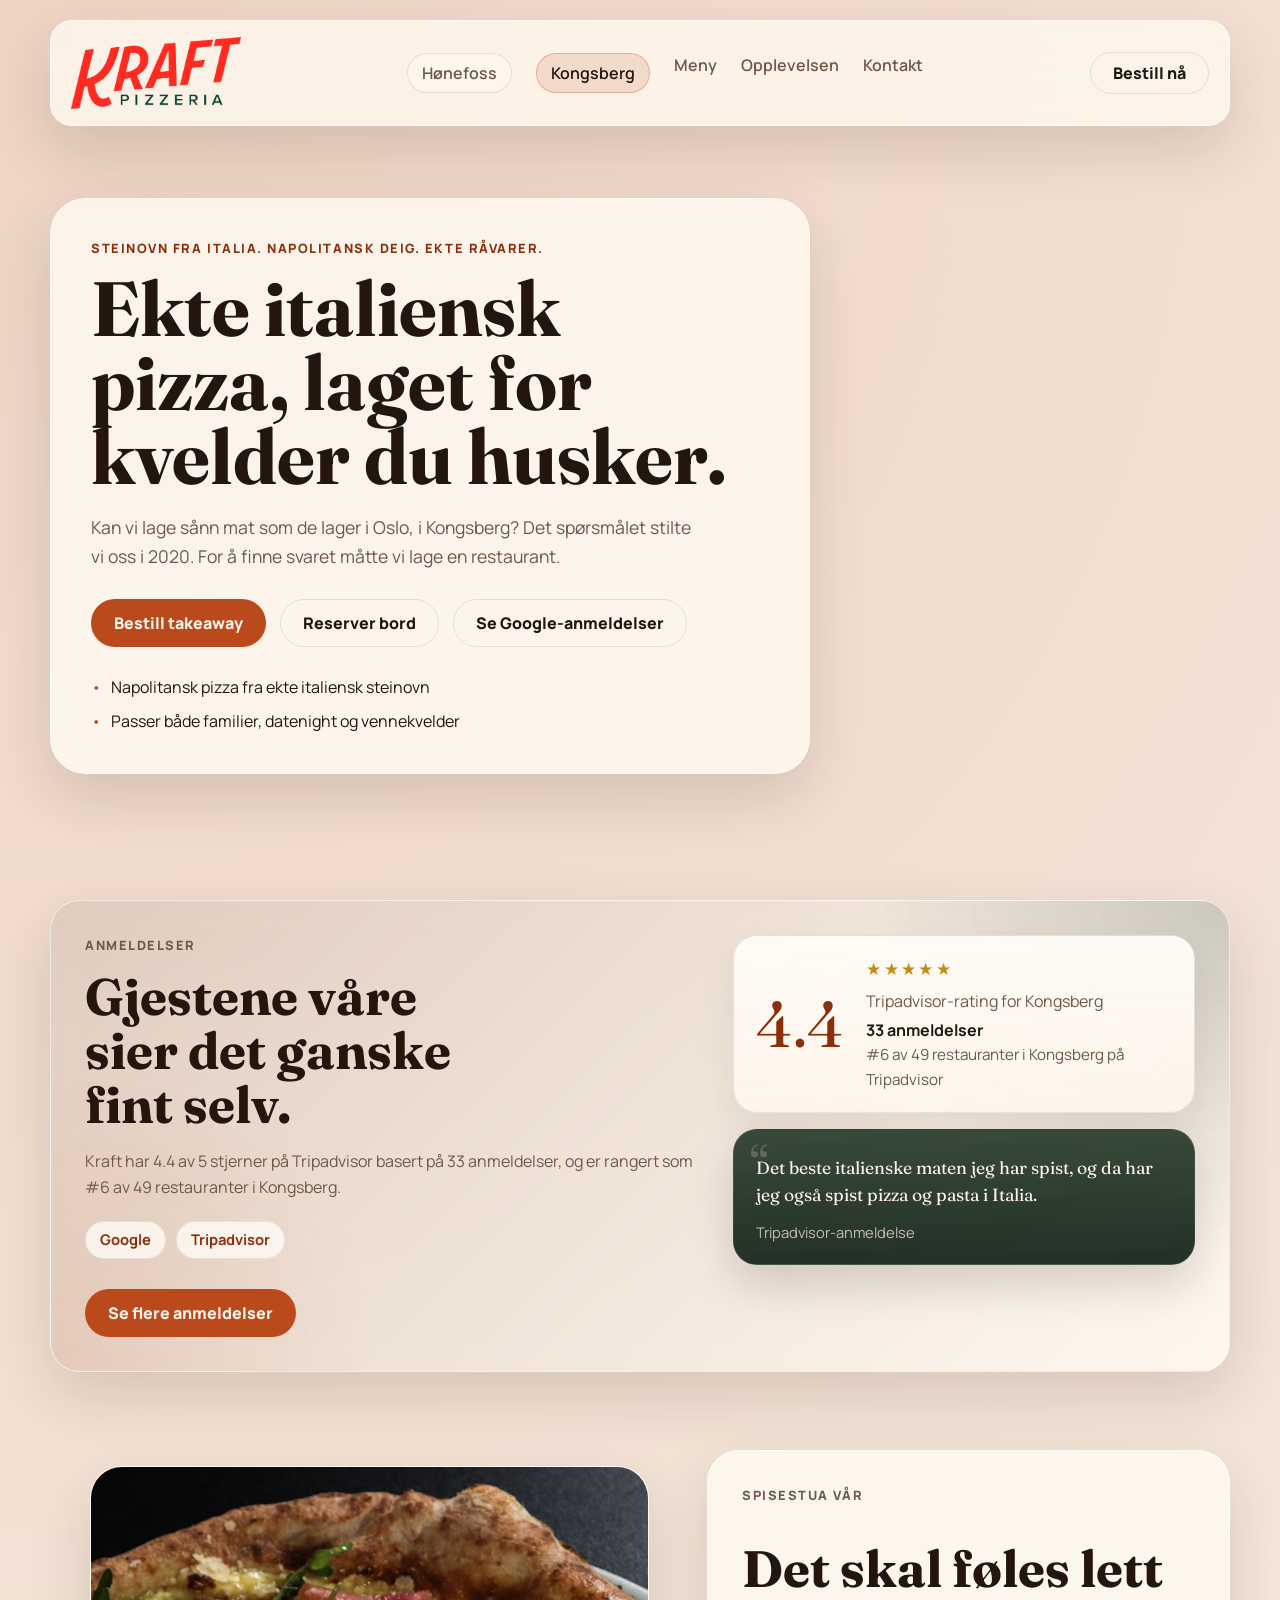
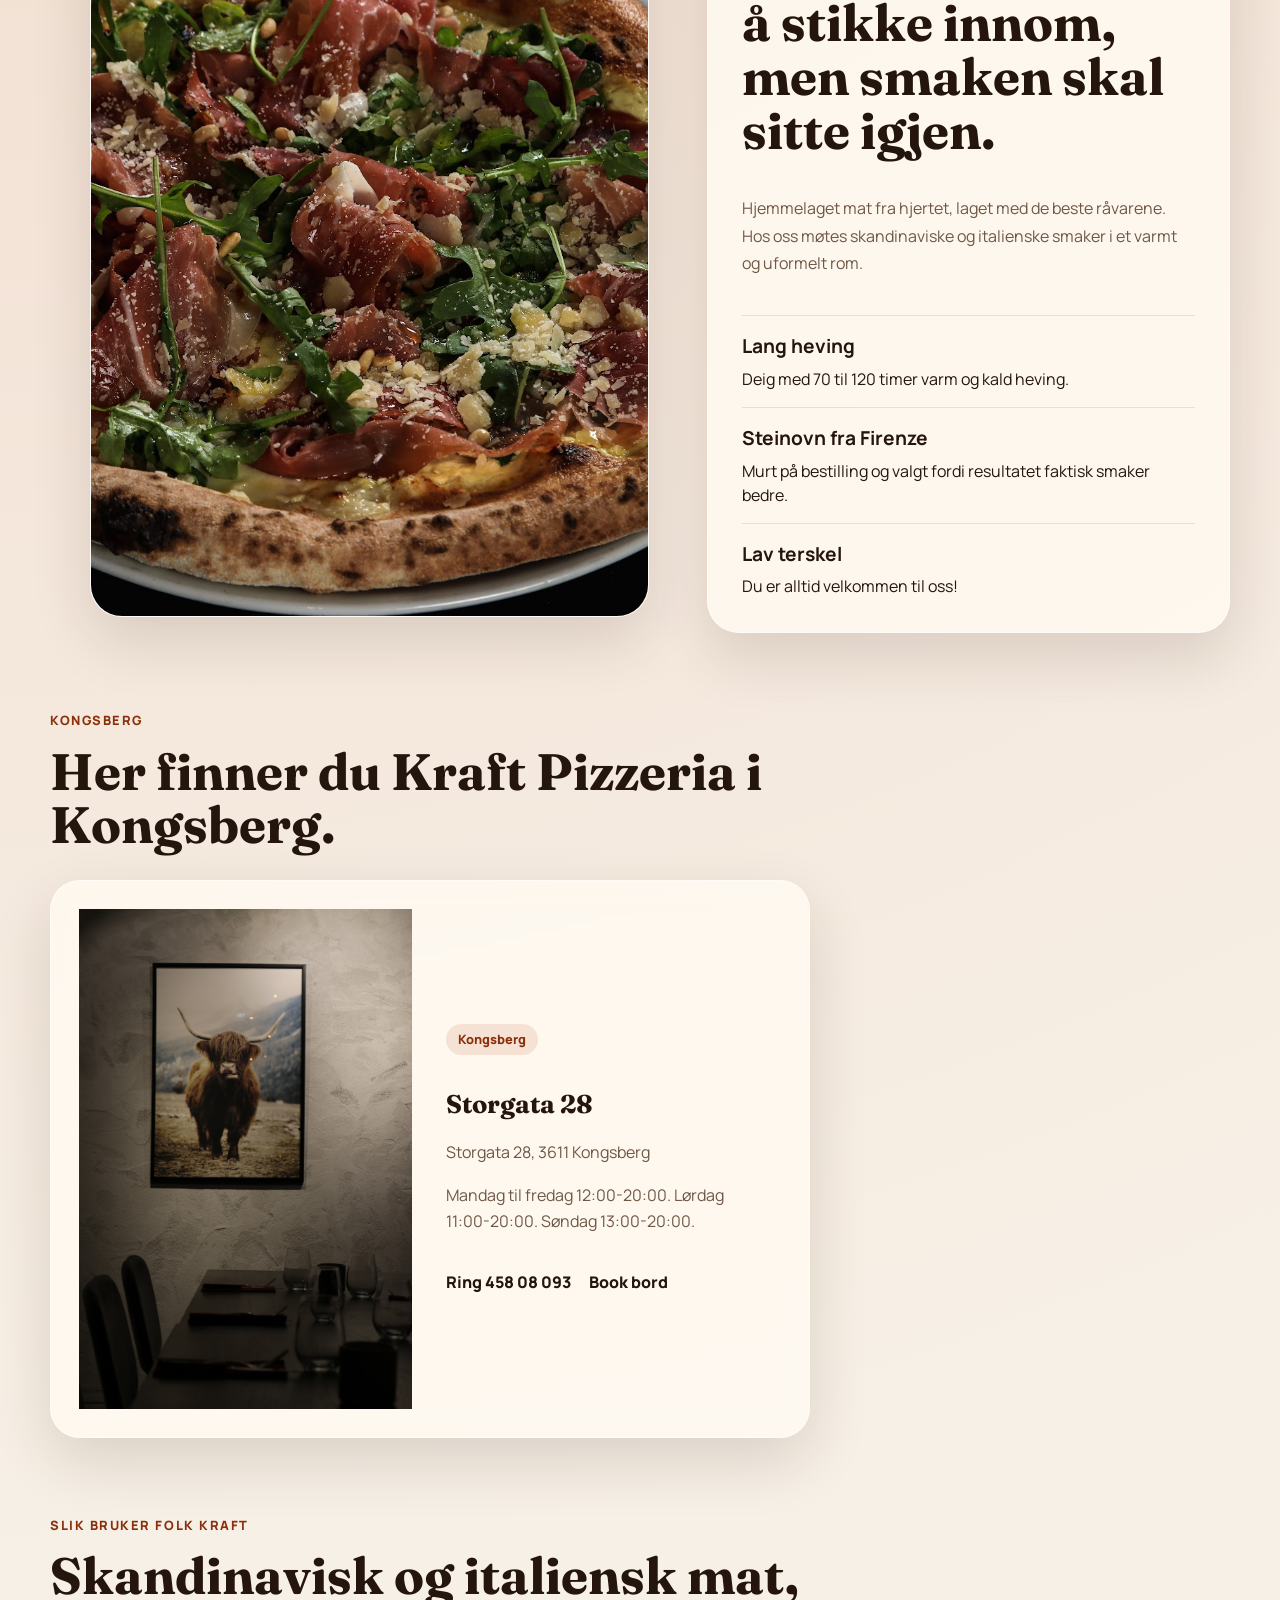
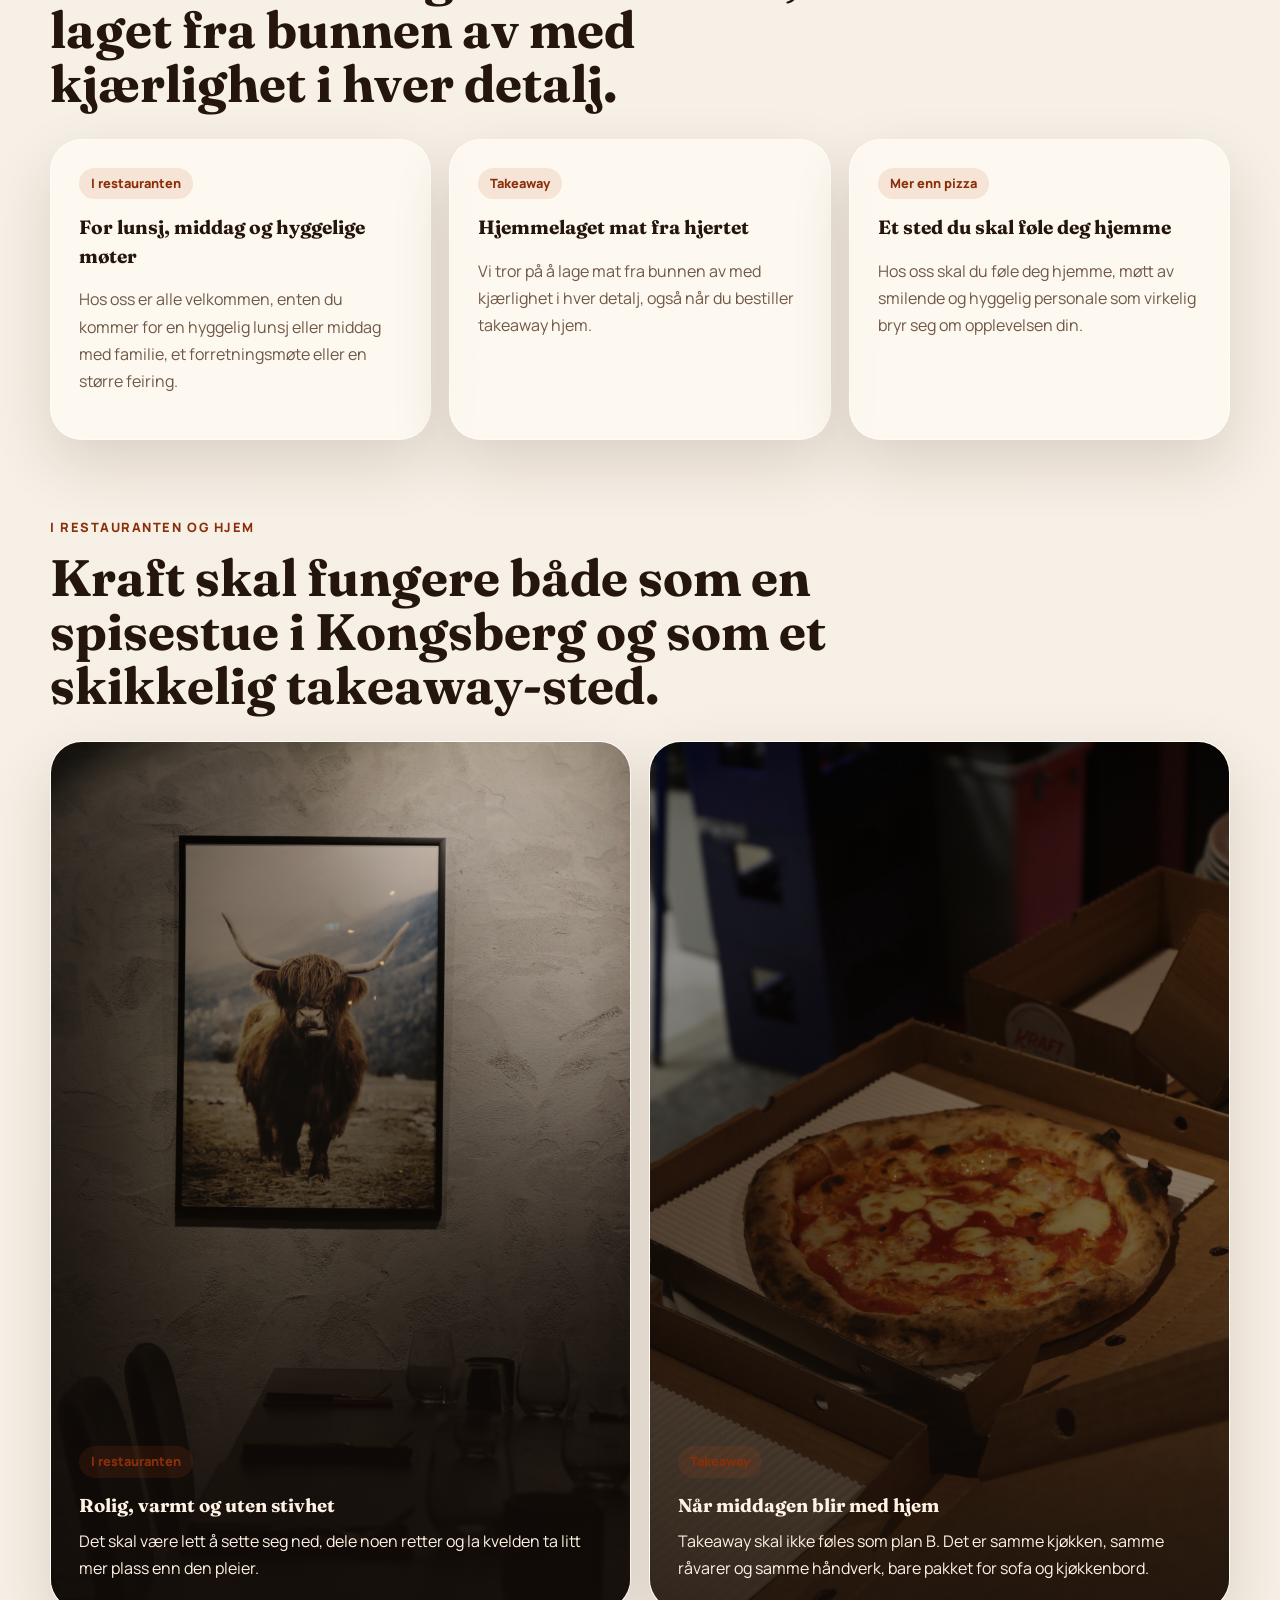
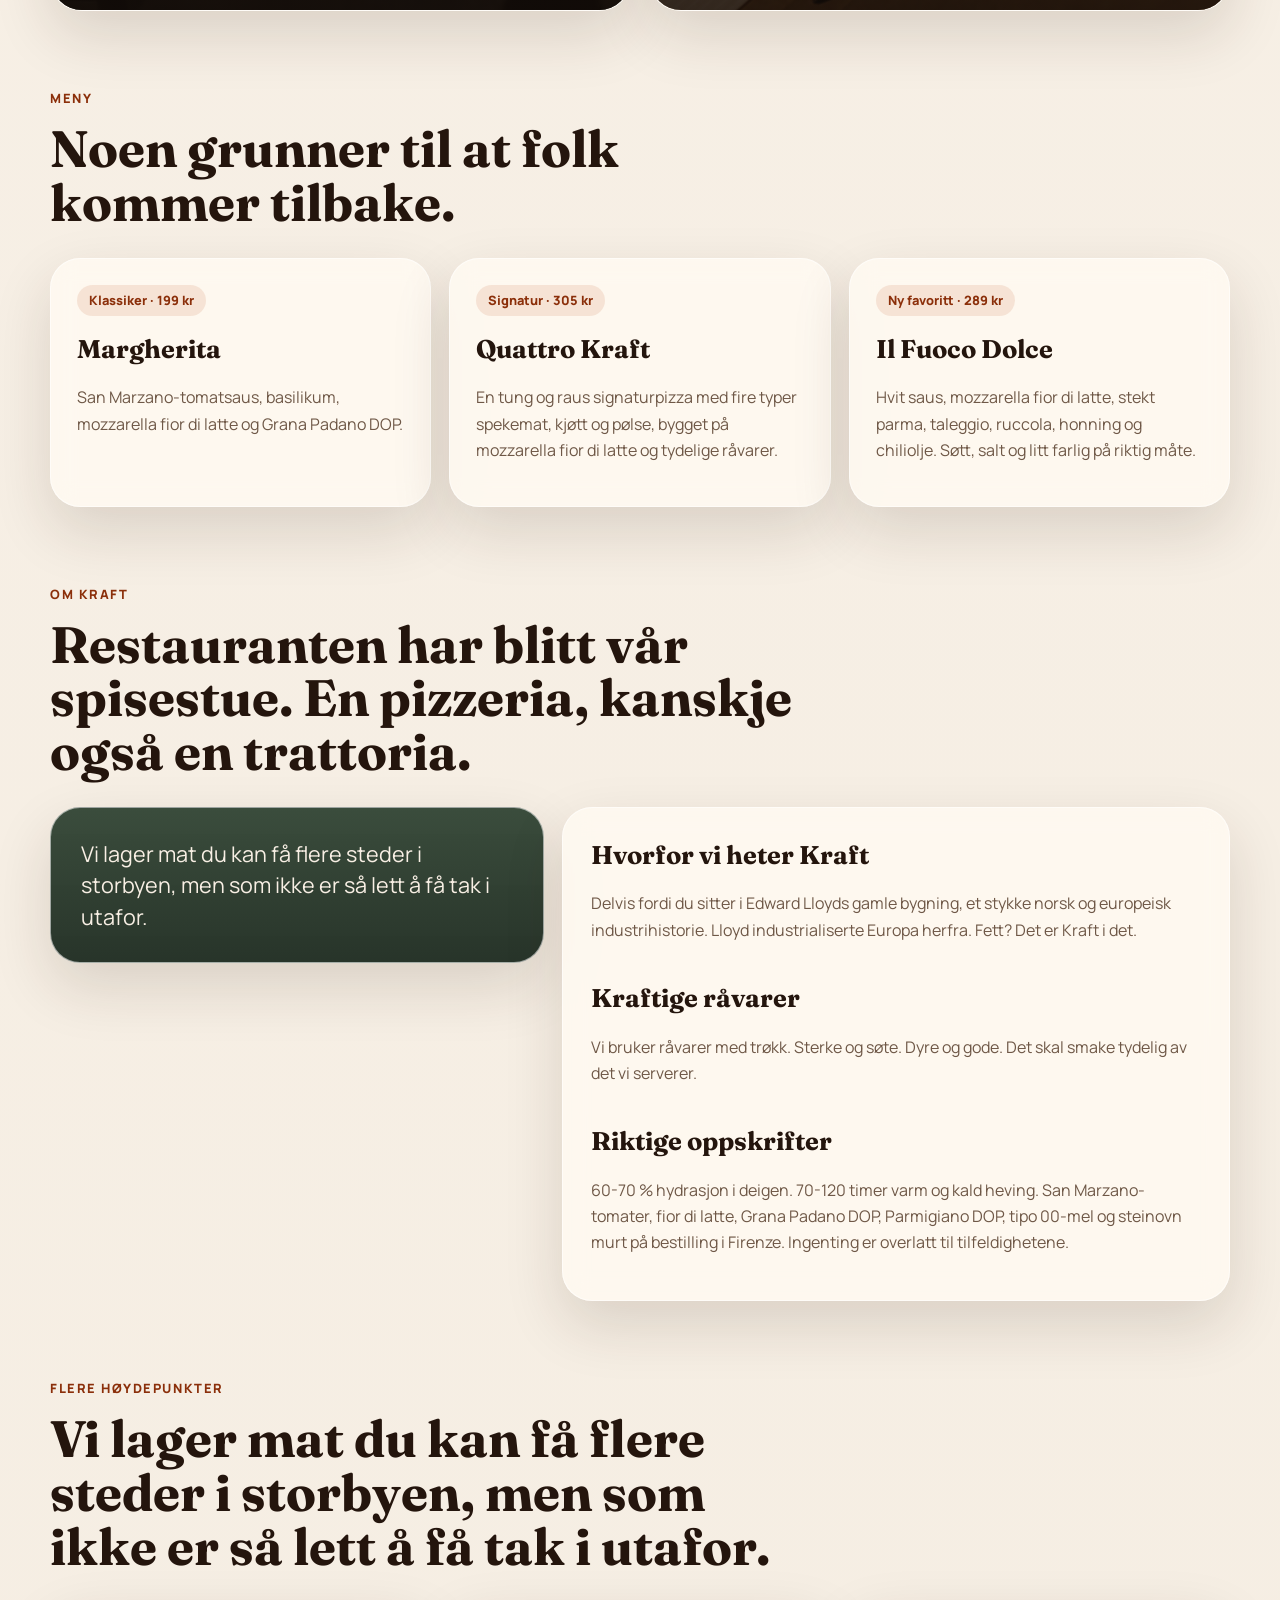
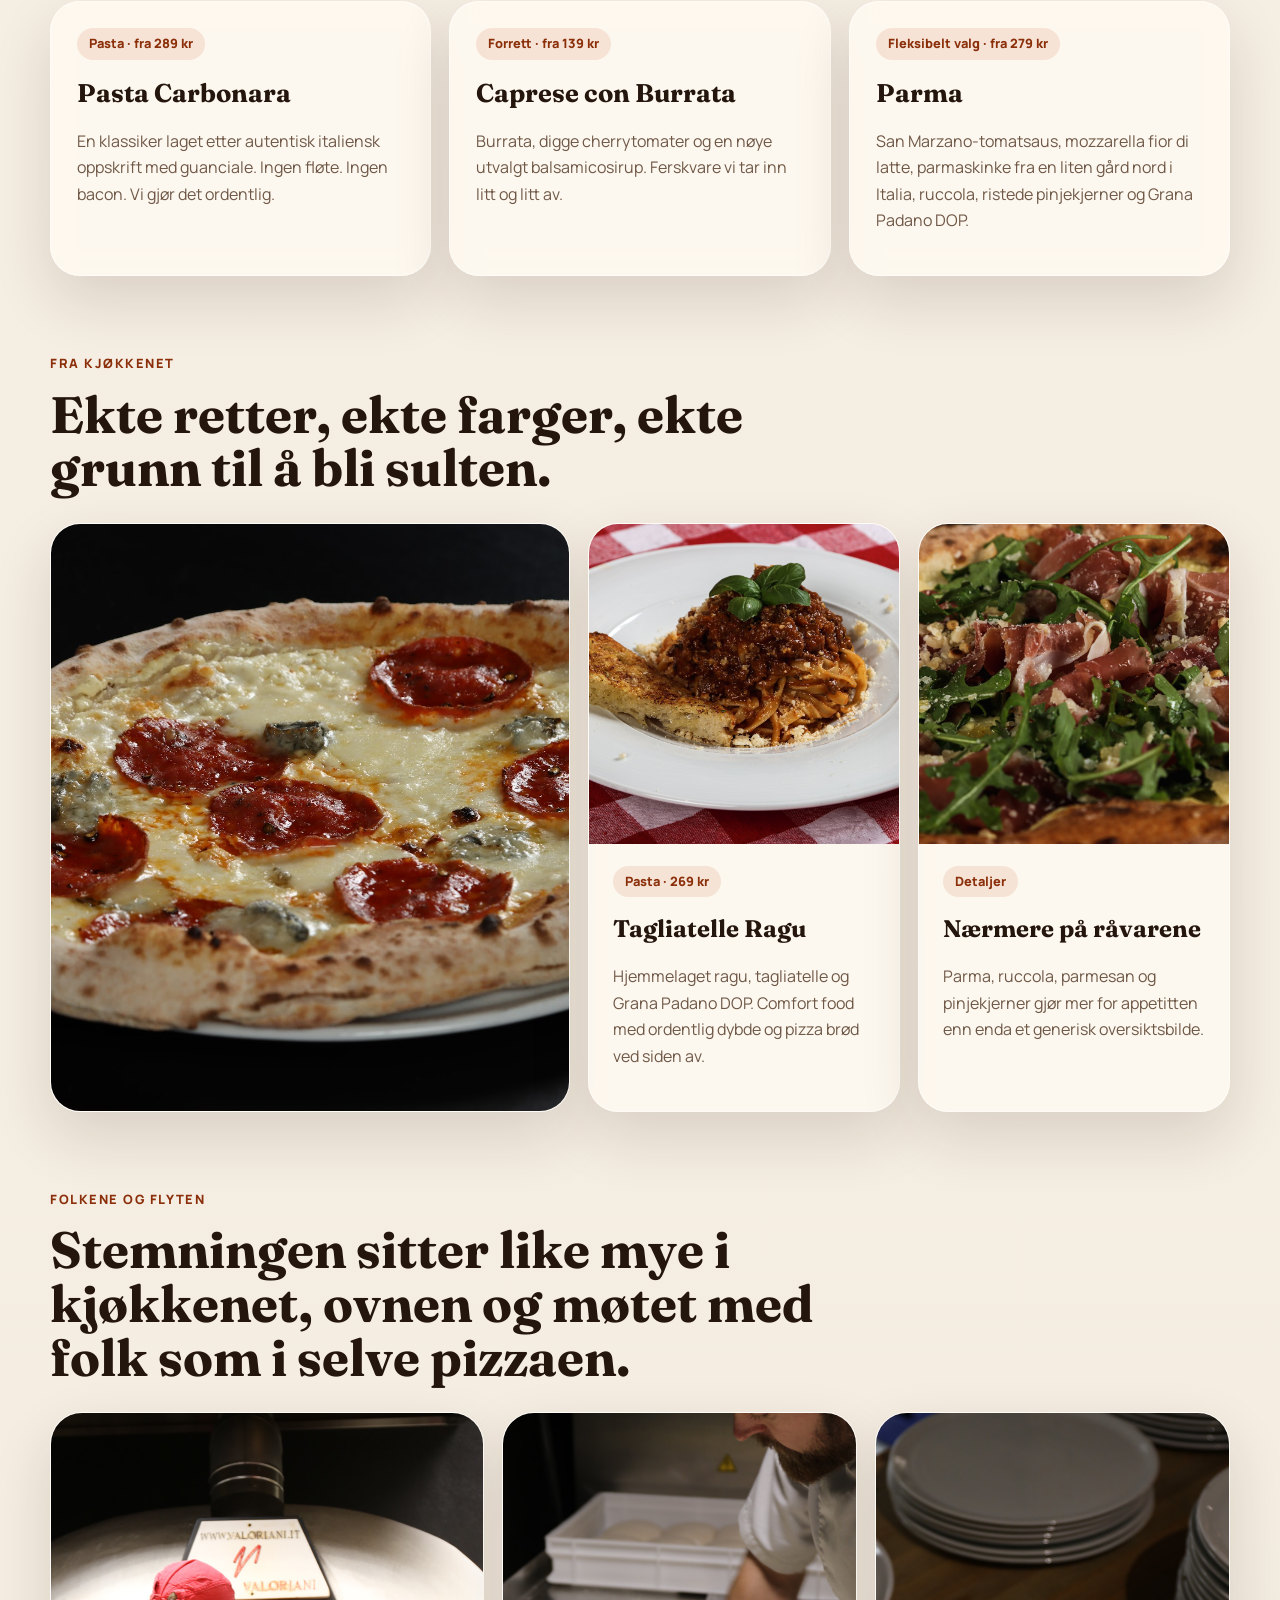
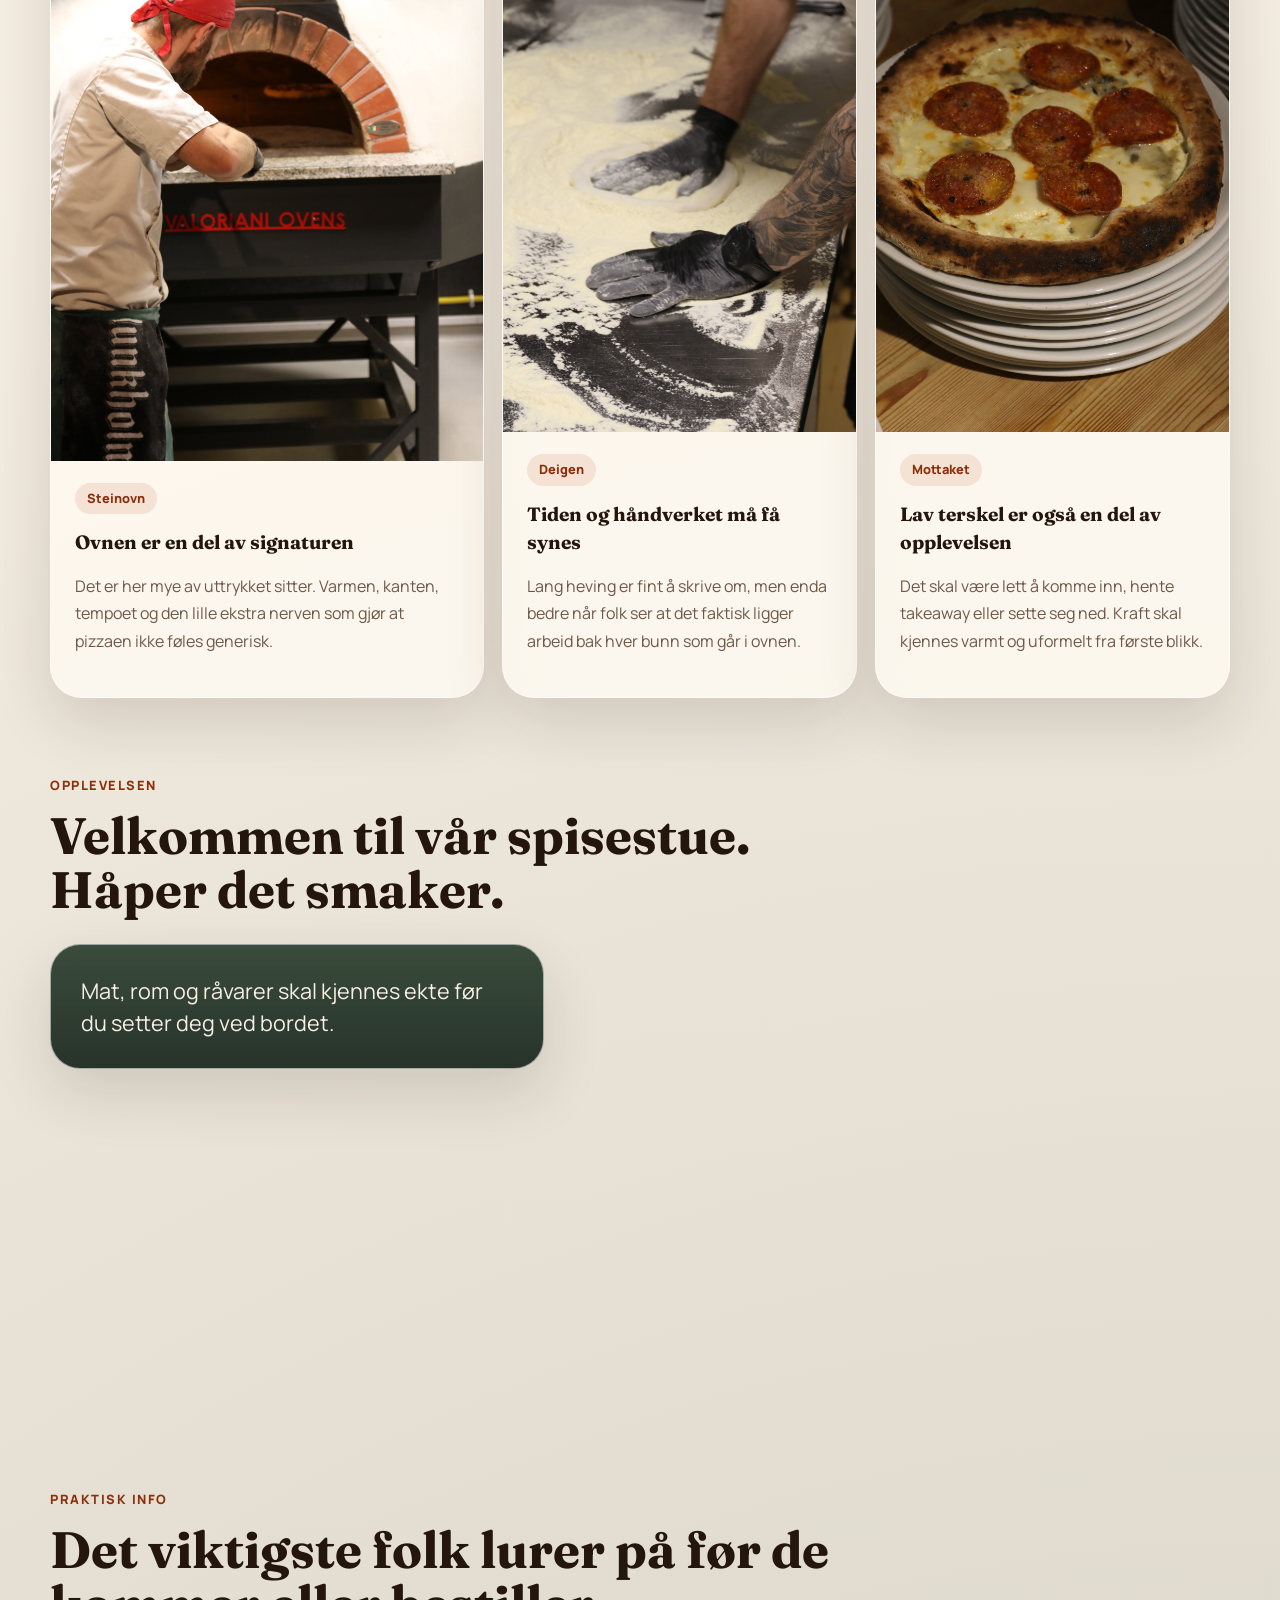
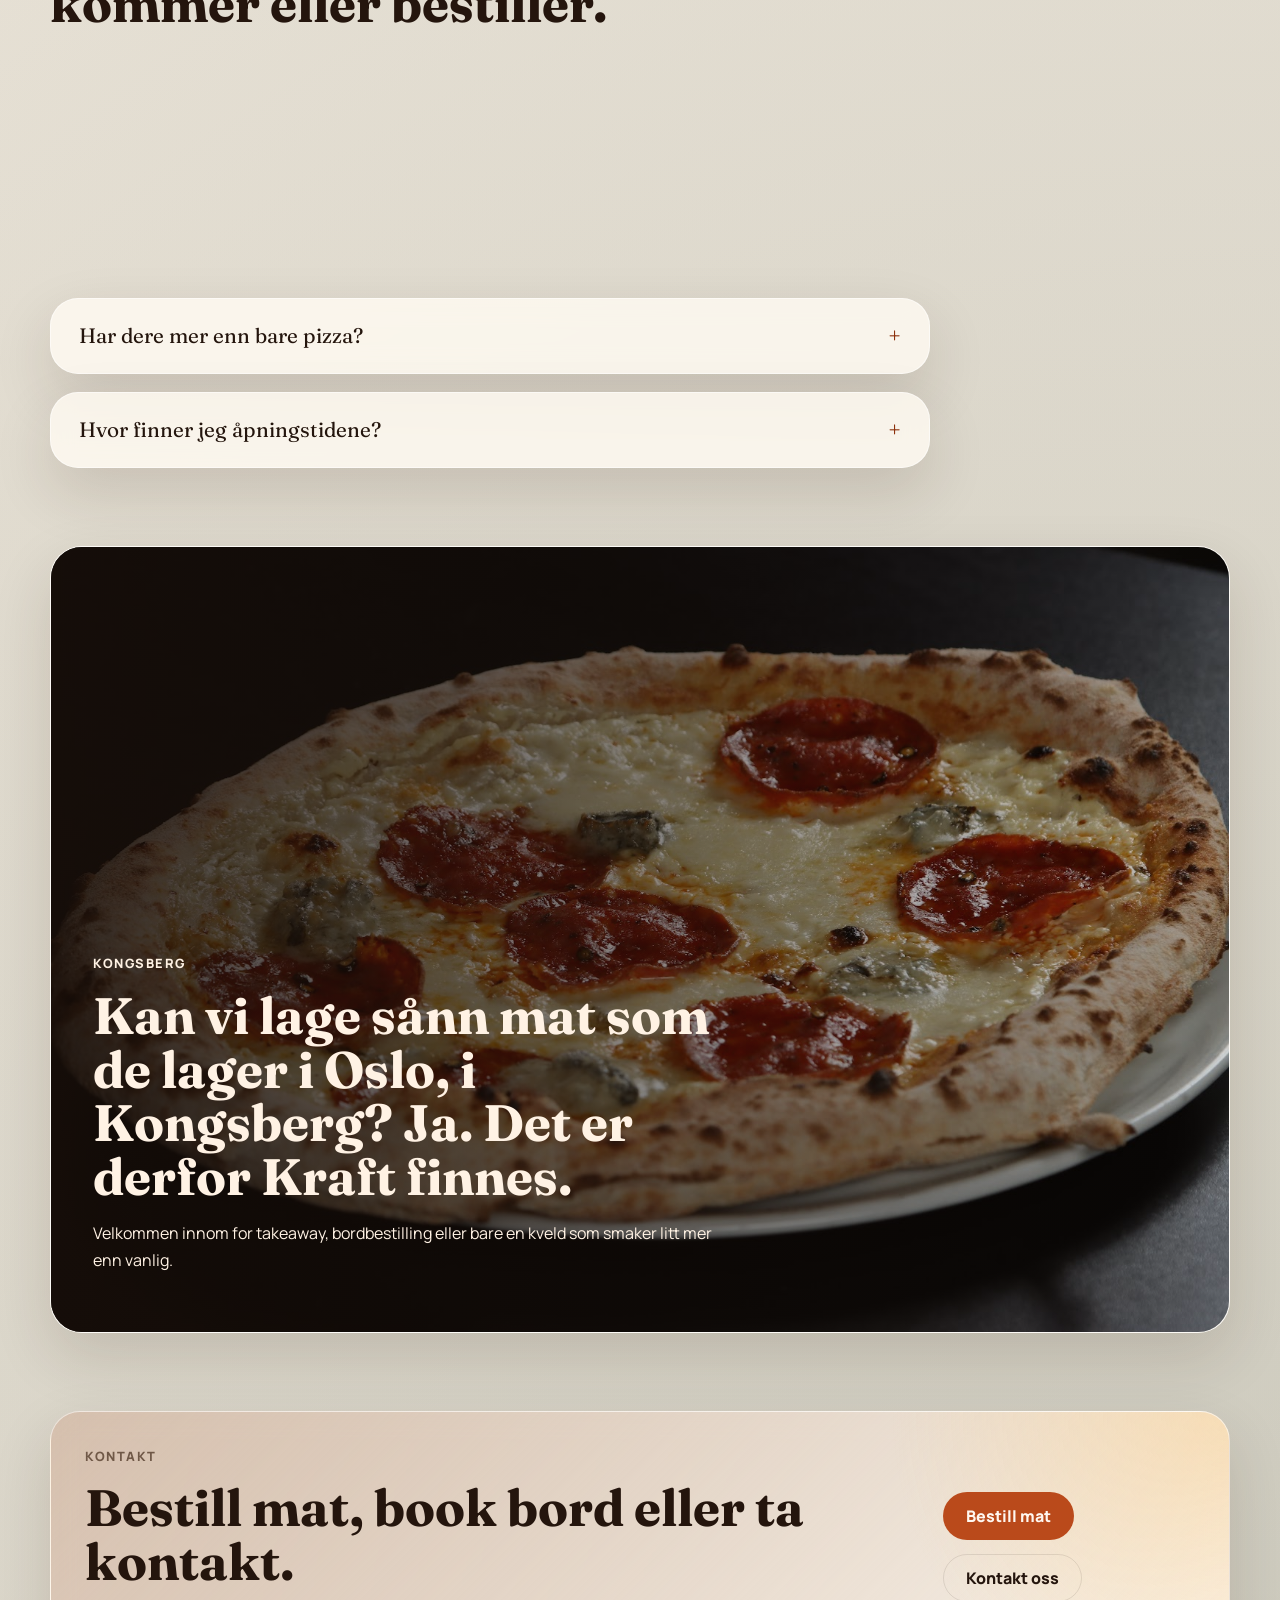
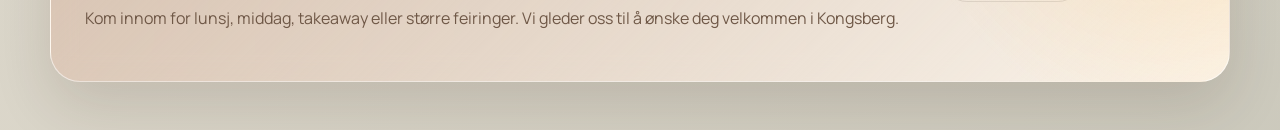
==== kongsberg/index.html @ 5636f3ab "Initial commit for Kraft Pizzeria site" ====
<!DOCTYPE html>
<html lang="no">
  <head>
    <meta charset="UTF-8" />
    <meta name="viewport" content="width=device-width, initial-scale=1.0" />
    <title id="site-title">Kraft Pizzeria Kongsberg | Ekte italiensk pizza</title>
    <meta
      id="site-description"
      name="description"
      content="Kraft Pizzeria Kongsberg serverer ekte italiensk pizza i Kongsberg. Bestill takeaway, reserver bord og oppdag signaturpizzaene våre."
    />
    <link rel="canonical" href="https://kraftpizzeria.no/kongsberg/" />
    <link rel="icon" type="image/png" href="../KRAFT_Logo.png" />
    <link rel="apple-touch-icon" href="../KRAFT_Logo.png" />
    <meta name="theme-color" content="#b64a1b" />
    <meta property="og:type" content="website" />
    <meta property="og:locale" content="nb_NO" />
    <meta property="og:site_name" content="Kraft Pizzeria" />
    <meta property="og:title" content="Kraft Pizzeria Kongsberg | Ekte italiensk pizza" />
    <meta
      property="og:description"
      content="Bestill takeaway, book bord og oppdag ekte italiensk pizza hos Kraft Pizzeria i Kongsberg."
    />
    <meta property="og:url" content="https://kraftpizzeria.no/kongsberg/" />
    <meta property="og:image" content="https://kraftpizzeria.no/IMG_2568.jpg" />
    <meta property="og:image:alt" content="Pizza fra Kraft Pizzeria Kongsberg" />
    <meta name="twitter:card" content="summary_large_image" />
    <meta name="twitter:title" content="Kraft Pizzeria Kongsberg | Ekte italiensk pizza" />
    <meta
      name="twitter:description"
      content="Bestill takeaway, book bord og oppdag ekte italiensk pizza hos Kraft Pizzeria i Kongsberg."
    />
    <meta name="twitter:image" content="https://kraftpizzeria.no/IMG_2568.jpg" />
    <link rel="preconnect" href="https://fonts.googleapis.com" />
    <link rel="preconnect" href="https://fonts.gstatic.com" crossorigin />
    <link
      href="https://fonts.googleapis.com/css2?family=Fraunces:wght@500;700&family=Manrope:wght@400;500;700;800&display=swap"
      rel="stylesheet"
    />
    <link rel="stylesheet" href="../styles.css" />
  </head>
  <body class="location-page location-page-kongsberg">
    <div class="site-shell">
      <header class="topbar">
        <a class="brand" href="../" aria-label="Kraft Pizzeria">
          <img src="../KRAFT_Logo.png" alt="Kraft Pizzeria" />
        </a>
        <nav class="nav">
          <a class="nav-location" href="../honefoss/">Hønefoss</a>
          <a class="nav-location is-active" href="../kongsberg/">Kongsberg</a>
          <a href="#meny" data-content="nav.menu">Meny</a>
          <a href="#opplevelse" data-content="nav.experience">Opplevelsen</a>
          <a href="#kontakt" data-content="nav.contact">Kontakt</a>
        </nav>
        <a class="button button-small button-ghost" href="https://order.gastroplanner.no/s/6GKZE" target="_blank" rel="noreferrer" data-content="nav.cta" data-href-content="business.orderHref">Bestill nå</a>
      </header>

      <div class="location-switch-mobile" aria-label="Bytt lokasjon">
        <a class="nav-location" href="../honefoss/">Hønefoss</a>
        <a class="nav-location is-active" href="../kongsberg/">Kongsberg</a>
      </div>

      <main id="start">
        <section class="hero">
          <div class="hero-copy">
            <p class="eyebrow" data-content="hero.eyebrow">Steinovn fra Italia. Uformelt. Full av smak.</p>
            <h1 data-content="hero.title">Ekte italiensk pizza, laget for kvelder du husker.</h1>
            <p class="lead" data-content="hero.lead">
              Kan vi lage sånn mat som de lager i Oslo, i Kongsberg? Det spørsmålet stilte
              vi oss i 2020. For å finne svaret måtte vi lage en restaurant.
            </p>
            <div class="hero-actions" id="bestill">
              <a class="button" href="https://order.gastroplanner.no/s/6GKZE" target="_blank" rel="noreferrer" data-content="hero.order" data-href-content="business.orderHref">Bestill takeaway</a>
              <a class="button button-secondary" href="https://booking.gastroplanner.no/kraftpizzeriakongsberg/t" target="_blank" rel="noreferrer" data-content="hero.book" data-href-content="business.bookingHref">Reserver bord</a>
              <a class="button button-secondary" href="https://www.google.com/maps/search/?api=1&query=Kraft+Pizzeria+Kongsberg+Storgata+28+3611+Kongsberg" target="_blank" rel="noreferrer" data-content="hero.reviews" data-href-content="business.reviewsHref">Se Google-anmeldelser</a>
            </div>
            <ul class="hero-points">
              <li data-content="hero.point1">Napolitansk pizza fra ekte italiensk steinovn</li>
              <li data-content="hero.point2">Passer både familier, datenight og vennekvelder</li>
            </ul>
          </div>
        </section>

        <section class="section">
          <div class="cta-panel reviews-panel">
            <div class="review-intro">
              <p class="eyebrow" data-content="reviews.eyebrow">Anmeldelser</p>
              <h2 data-content="reviews.title">Gjestene våre sier det ganske fint selv.</h2>
              <p data-content="reviews.body">
                Kraft har 4.4 av 5 stjerner på Tripadvisor basert på 33 anmeldelser, og er
                rangert som #6 av 49 restauranter i Kongsberg.
              </p>
              <div class="review-badges" aria-label="Kilder for anmeldelser">
                <span>Google</span>
                <span>Tripadvisor</span>
              </div>
            </div>
            <div class="review-stack">
              <div class="rating-panel">
                <div class="rating-score" data-content="reviews.score">4.4</div>
                <div class="rating-meta">
                  <div class="rating-stars" aria-label="4.4 av 5 stjerner" data-aria-content="reviews.starsLabel">★★★★★</div>
                  <p data-content="reviews.ratingLabel">Tripadvisor-rating for Kongsberg</p>
                  <strong data-content="reviews.ratingCount">33 anmeldelser</strong>
                  <p class="rating-rank" data-content="reviews.rank">#6 av 49 restauranter i Kongsberg på Tripadvisor</p>
                </div>
              </div>
              <div class="review-quote">
                <p data-content="reviews.quote">Det beste italienske maten jeg har spist, og da har jeg også spist pizza og pasta i Italia.</p>
                <span data-content="reviews.quoteSource">Tripadvisor-anmeldelse</span>
              </div>
            </div>
            <div class="cta-actions">
              <a class="button" href="https://www.google.com/maps/search/?api=1&query=Kraft+Pizzeria+Kongsberg+Storgata+28+3611+Kongsberg" target="_blank" rel="noreferrer" data-content="reviews.cta" data-href-content="business.reviewsHref">Se flere anmeldelser</a>
            </div>
          </div>
        </section>

        <section class="section showcase-section">
          <div class="showcase-grid">
            <figure class="showcase-visual">
              <img src="../IMG_2568.jpg" alt="Pizza med parmaskinke, ruccola og parmesan fra Kraft Pizzeria" />
            </figure>
            <div class="showcase-content">
              <p class="eyebrow" data-content="showcase.eyebrow">Spisestua vår</p>
              <h2 data-content="showcase.title">Det skal føles lett å stikke innom, men smaken skal sitte igjen.</h2>
              <p data-content="showcase.body">
                Hjemmelaget mat fra hjertet, laget med de beste råvarene. Hos oss møtes
                skandinaviske og italienske smaker i et varmt og uformelt rom.
              </p>
              <div class="feature-list">
                <div>
                  <strong data-content="showcase.feature1Title">Lang heving</strong>
                  <span data-content="showcase.feature1Text">Deig med 70 til 120 timer varm og kald heving.</span>
                </div>
                <div>
                  <strong data-content="showcase.feature2Title">Steinovn fra Firenze</strong>
                  <span data-content="showcase.feature2Text">Murt på bestilling og valgt fordi resultatet faktisk smaker bedre.</span>
                </div>
                <div>
                  <strong data-content="showcase.feature3Title">Lav terskel</strong>
                  <span data-content="showcase.feature3Text">Du er alltid velkommen til oss!</span>
                </div>
              </div>
            </div>
          </div>
        </section>

        <section class="section" id="lokasjoner">
          <div class="section-heading">
            <p class="eyebrow" data-content="location.eyebrow">Kongsberg</p>
            <h2 data-content="location.title">Her finner du Kraft Pizzeria i Kongsberg.</h2>
          </div>

          <div class="location-grid">
            <article class="location-card">
              <figure class="location-visual">
                <img src="../2T7A5331.jpeg" alt="Interiøret hos Kraft Pizzeria Kongsberg" />
              </figure>
              <div class="location-copy">
                <span class="menu-tag" data-content="location.cardTitle">Kongsberg</span>
                <h3 data-content="business.shortAddress">Storgata 28</h3>
                <p data-content="business.fullAddress">Storgata 28, 3611 Kongsberg</p>
                <p data-content="business.hours">Mandag til fredag 12:00-20:00. Lørdag 11:00-20:00. Søndag 13:00-20:00.</p>
                <div class="card-actions">
                  <a href="tel:+4745808093" data-content="business.phoneLabel" data-href-content="business.phoneHref">Ring 458 08 093</a>
                  <a href="https://booking.gastroplanner.no/kraftpizzeriakongsberg/t" target="_blank" rel="noreferrer" data-content="business.bookingLabel" data-href-content="business.bookingHref">Book bord</a>
                </div>
              </div>
            </article>
          </div>
        </section>

        <section class="section">
          <div class="section-heading narrow">
            <p class="eyebrow" data-content="services.eyebrow">Slik bruker folk Kraft</p>
            <h2 data-content="services.title">Skandinavisk og italiensk mat, laget fra bunnen av med kjærlighet i hver detalj.</h2>
          </div>

          <div class="service-grid">
            <article class="service-card">
              <span class="menu-tag" data-content="services.card1Tag">I restauranten</span>
              <h3 data-content="services.card1Title">For lunsj, middag og hyggelige møter</h3>
              <p data-content="services.card1Text">Hos oss er alle velkommen, enten du kommer for en hyggelig lunsj eller middag med familie, et forretningsmøte eller en større feiring.</p>
            </article>
            <article class="service-card">
              <span class="menu-tag" data-content="services.card2Tag">Takeaway</span>
              <h3 data-content="services.card2Title">Hjemmelaget mat fra hjertet</h3>
              <p data-content="services.card2Text">Vi tror på å lage mat fra bunnen av med kjærlighet i hver detalj, også når du bestiller takeaway hjem.</p>
            </article>
            <article class="service-card">
              <span class="menu-tag" data-content="services.card3Tag">Mer enn pizza</span>
              <h3 data-content="services.card3Title">Et sted du skal føle deg hjemme</h3>
              <p data-content="services.card3Text">Hos oss skal du føle deg hjemme, møtt av smilende og hyggelig personale som virkelig bryr seg om opplevelsen din.</p>
            </article>
          </div>
        </section>

        <section class="section room-section">
          <div class="section-heading narrow">
            <p class="eyebrow" data-content="room.eyebrow">I restauranten og hjem</p>
            <h2 data-content="room.title">Kraft skal fungere både som en spisestue i Kongsberg og som et skikkelig takeaway-sted.</h2>
          </div>

          <div class="room-grid">
            <article class="room-card room-card-dark">
              <img src="../2T7A5331.jpeg" alt="Bord og veggkunst i restauranten hos Kraft Pizzeria" />
              <div class="room-copy">
                <span class="menu-tag" data-content="room.card1Tag">I restauranten</span>
                <h3 data-content="room.card1Title">Rolig, varmt og uten stivhet</h3>
                <p data-content="room.card1Text">Det skal være lett å sette seg ned, dele noen retter og la kvelden ta litt mer plass enn den pleier.</p>
              </div>
            </article>
            <article class="room-card">
              <img src="../2T7A5487.jpeg" alt="Pizza pakket i takeaway-eske fra Kraft Pizzeria" />
              <div class="room-copy">
                <span class="menu-tag" data-content="room.card2Tag">Takeaway</span>
                <h3 data-content="room.card2Title">Når middagen blir med hjem</h3>
                <p data-content="room.card2Text">Takeaway skal ikke føles som plan B. Det er samme kjøkken, samme råvarer og samme håndverk, bare pakket for sofa og kjøkkenbord.</p>
              </div>
            </article>
          </div>
        </section>

        <section class="section menu-section" id="meny">
          <div class="section-heading">
            <p class="eyebrow" data-content="menu.eyebrow">Meny</p>
            <h2 data-content="menu.title">Noen grunner til at folk kommer tilbake.</h2>
          </div>

          <div class="menu-grid">
            <article>
              <span class="menu-tag" data-content="menu.card1Tag">Klassiker · 199 kr</span>
              <h3 data-content="menu.card1Title">Margherita</h3>
              <p data-content="menu.card1Text">San Marzano-tomatsaus, basilikum, mozzarella fior di latte og Grana Padano DOP.</p>
            </article>
            <article>
              <span class="menu-tag" data-content="menu.card2Tag">Signatur · 305 kr</span>
              <h3 data-content="menu.card2Title">Quattro Kraft</h3>
              <p data-content="menu.card2Text">En tung og raus signaturpizza med fire typer spekemat, kjøtt og pølse, bygget på mozzarella fior di latte og tydelige råvarer.</p>
            </article>
            <article>
              <span class="menu-tag" data-content="menu.card3Tag">Ny favoritt · 289 kr</span>
              <h3 data-content="menu.card3Title">Il Fuoco Dolce</h3>
              <p data-content="menu.card3Text">Hvit saus, mozzarella fior di latte, stekt parma, taleggio, ruccola, honning og chiliolje. Søtt, salt og litt farlig på riktig måte.</p>
            </article>
          </div>
        </section>

        <section class="section">
          <div class="section-heading narrow">
            <p class="eyebrow" data-content="story.eyebrow">Om Kraft</p>
            <h2 data-content="story.title">Restauranten har blitt vår spisestue. En pizzeria, kanskje også en trattoria.</h2>
          </div>

          <div class="experience-layout">
            <div class="quote-card">
              <p data-content="story.quote">
                Vi lager mat du kan få flere steder i storbyen, men som ikke er så lett å
                få tak i utafor.
              </p>
            </div>
            <div class="checklist">
              <div>
                <h3 data-content="story.item1Title">Hvorfor vi heter Kraft</h3>
                <p data-content="story.item1Text">Delvis fordi du sitter i Edward Lloyds gamle bygning, et stykke norsk og europeisk industrihistorie. Lloyd industrialiserte Europa herfra. Fett? Det er Kraft i det.</p>
              </div>
              <div>
                <h3 data-content="story.item2Title">Kraftige råvarer</h3>
                <p data-content="story.item2Text">Vi bruker råvarer med trøkk. Sterke og søte. Dyre og gode. Det skal smake tydelig av det vi serverer.</p>
              </div>
              <div>
                <h3 data-content="story.item3Title">Riktige oppskrifter</h3>
                <p data-content="story.item3Text">60-70 % hydrasjon i deigen. 70-120 timer varm og kald heving. San Marzano-tomater, fior di latte, Grana Padano DOP, Parmigiano DOP, tipo 00-mel og steinovn murt på bestilling i Firenze. Ingenting er overlatt til tilfeldighetene.</p>
              </div>
            </div>
          </div>
        </section>

        <section class="section">
          <div class="section-heading">
            <p class="eyebrow" data-content="highlights.eyebrow">Flere høydepunkter</p>
            <h2 data-content="highlights.title">Vi lager mat du kan få flere steder i storbyen, men som ikke er så lett å få tak i utafor.</h2>
          </div>

          <div class="menu-grid secondary-grid">
            <article>
              <span class="menu-tag" data-content="highlights.card1Tag">Pasta · fra 289 kr</span>
              <h3 data-content="highlights.card1Title">Pasta Carbonara</h3>
              <p data-content="highlights.card1Text">En klassiker laget etter autentisk italiensk oppskrift med guanciale. Ingen fløte. Ingen bacon. Vi gjør det ordentlig.</p>
            </article>
            <article>
              <span class="menu-tag" data-content="highlights.card2Tag">Forrett · fra 139 kr</span>
              <h3 data-content="highlights.card2Title">Caprese con Burrata</h3>
              <p data-content="highlights.card2Text">Burrata, digge cherrytomater og en nøye utvalgt balsamicosirup. Ferskvare vi tar inn litt og litt av.</p>
            </article>
            <article>
              <span class="menu-tag" data-content="highlights.card3Tag">Fleksibelt valg · fra 279 kr</span>
              <h3 data-content="highlights.card3Title">Parma</h3>
              <p data-content="highlights.card3Text">San Marzano-tomatsaus, mozzarella fior di latte, parmaskinke fra en liten gård nord i Italia, ruccola, ristede pinjekjerner og Grana Padano DOP.</p>
            </article>
          </div>
        </section>

        <section class="section" id="galleri">
          <div class="section-heading narrow">
            <p class="eyebrow" data-content="gallery.eyebrow">Fra kjøkkenet</p>
            <h2 data-content="gallery.title">Ekte retter, ekte farger, ekte grunn til å bli sulten.</h2>
          </div>

          <div class="gallery-grid">
            <article class="gallery-card gallery-card-large">
              <img src="../IMG_2556.jpg" alt="Pizza med salami, ost og tydelig topping fra Kraft Pizzeria" />
              <div class="gallery-copy">
                <span class="menu-tag" data-content="gallery.card1Tag">Pizza</span>
                <h3 data-content="gallery.card1Title">Mer smak, mer topping, mer trøkk</h3>
                <p data-content="gallery.card1Text">Et bedre blikkfang for seksjonen. Luftig bunn, tydelig ost og topping som faktisk fyller hele flaten.</p>
              </div>
            </article>

            <article class="gallery-card">
              <img src="../IMG_2661.jpg" alt="Pasta ragu med brød servert på rutete duk" />
              <div class="gallery-copy">
                <span class="menu-tag" data-content="gallery.card2Tag">Pasta · 269 kr</span>
                <h3 data-content="gallery.card2Title">Tagliatelle Ragu</h3>
                <p data-content="gallery.card2Text">Hjemmelaget ragu, tagliatelle og Grana Padano DOP. Comfort food med ordentlig dybde og pizza brød ved siden av.</p>
              </div>
            </article>

            <article class="gallery-card">
              <img src="../IMG_2574.jpg" alt="Nærbilde av pizza med parma, ruccola og parmesan" />
              <div class="gallery-copy">
                <span class="menu-tag" data-content="gallery.card3Tag">Detaljer</span>
                <h3 data-content="gallery.card3Title">Nærmere på råvarene</h3>
                <p data-content="gallery.card3Text">Parma, ruccola, parmesan og pinjekjerner gjør mer for appetitten enn enda et generisk oversiktsbilde.</p>
              </div>
            </article>
          </div>
        </section>

        <section class="section atmosphere-section">
          <div class="section-heading narrow">
            <p class="eyebrow" data-content="atmosphere.eyebrow">Folkene og flyten</p>
            <h2 data-content="atmosphere.title">Stemningen sitter like mye i kjøkkenet, ovnen og møtet med folk som i selve pizzaen.</h2>
          </div>

          <div class="atmosphere-grid">
            <article class="atmosphere-card atmosphere-card-large">
              <img src="../2T7A5464.jpeg" alt="Pizzabaker foran steinovnen hos Kraft Pizzeria" />
              <div class="atmosphere-copy">
                <span class="menu-tag" data-content="atmosphere.card1Tag">Steinovn</span>
                <h3 data-content="atmosphere.card1Title">Ovnen er en del av signaturen</h3>
                <p data-content="atmosphere.card1Text">Det er her mye av uttrykket sitter. Varmen, kanten, tempoet og den lille ekstra nerven som gjør at pizzaen ikke føles generisk.</p>
              </div>
            </article>
            <article class="atmosphere-card">
              <img src="../2T7A5286.jpeg" alt="Pizzabaker som former deig på melet arbeidsbenk" />
              <div class="atmosphere-copy">
                <span class="menu-tag" data-content="atmosphere.card2Tag">Deigen</span>
                <h3 data-content="atmosphere.card2Title">Tiden og håndverket må få synes</h3>
                <p data-content="atmosphere.card2Text">Lang heving er fint å skrive om, men enda bedre når folk ser at det faktisk ligger arbeid bak hver bunn som går i ovnen.</p>
              </div>
            </article>
            <article class="atmosphere-card">
              <img src="../2T7A5350.jpeg" alt="Borddekking og stemning i restauranten hos Kraft Pizzeria" />
              <div class="atmosphere-copy">
                <span class="menu-tag" data-content="atmosphere.card3Tag">Mottaket</span>
                <h3 data-content="atmosphere.card3Title">Lav terskel er også en del av opplevelsen</h3>
                <p data-content="atmosphere.card3Text">Det skal være lett å komme inn, hente takeaway eller sette seg ned. Kraft skal kjennes varmt og uformelt fra første blikk.</p>
              </div>
            </article>
          </div>
        </section>

        <section class="section experience-section" id="opplevelse">
          <div class="section-heading narrow">
            <p class="eyebrow" data-content="experience.eyebrow">Opplevelsen</p>
            <h2 data-content="experience.title">Velkommen til vår spisestue. Håper det smaker.</h2>
          </div>

          <div class="experience-layout">
            <div class="quote-card">
              <p data-content="experience.quote">Mat, rom og råvarer skal kjennes ekte før du setter deg ved bordet.</p>
            </div>
            <div class="checklist">
              <div>
                <h3 data-content="experience.item1Title">Alle skal føle seg velkommen</h3>
                <p data-content="experience.item1Text">Du skal kunne stikke innom for en rask lunsj, en rolig middag eller en større samling og kjenne at terskelen er lav fra første øyeblikk.</p>
              </div>
              <div>
                <h3 data-content="experience.item2Title">Skikkelig mat fra bunnen av</h3>
                <p data-content="experience.item2Text">Vi lager maten med kjærlighet i hver detalj, med gode råvarer og et kjøkken som tar både håndverk og smak på alvor.</p>
              </div>
              <div>
                <h3 data-content="experience.item3Title">Smilende folk, varm stemning</h3>
                <p data-content="experience.item3Text">Det er ikke bare maten som skal sitte igjen. Folkene du møter hos oss skal også være en viktig del av grunnen til at du kommer tilbake.</p>
              </div>
            </div>
          </div>
        </section>

        <section class="section faq-section">
          <div class="section-heading narrow">
            <p class="eyebrow" data-content="faq.eyebrow">Praktisk info</p>
            <h2 data-content="faq.title">Det viktigste folk lurer på før de kommer eller bestiller.</h2>
          </div>

          <div class="faq-list">
            <details class="faq-item" open>
              <summary data-content="faq.item1Question">Kan jeg både booke bord og bestille takeaway?</summary>
              <p data-content="faq.item1Answer">Ja. Du kan reservere bord hvis du vil spise hos oss, eller bestille takeaway direkte fra bestillingssiden.</p>
            </details>
            <details class="faq-item">
              <summary data-content="faq.item2Question">Hvor finner jeg dere i Kongsberg?</summary>
              <p data-content="faq.item2Answer">Du finner oss i Storgata 28 i Kongsberg. Google-lenken på siden tar deg rett til oppføringen vår.</p>
            </details>
            <details class="faq-item">
              <summary data-content="faq.item3Question">Har dere mer enn bare pizza?</summary>
              <p data-content="faq.item3Answer">Ja. Vi har også pasta, forretter, desserter og drikke, så det går fint an å gjøre besøket til mer enn bare én pizza hver.</p>
            </details>
            <details class="faq-item">
              <summary data-content="faq.item4Question">Hvor finner jeg åpningstidene?</summary>
              <p data-content="faq.item4Answer">Åpningstidene ligger i Kongsberg-seksjonen på siden og er enkle å finne før du bestiller eller booker bord.</p>
            </details>
          </div>
        </section>

        <section class="section final-image-section">
          <div class="final-image-card">
            <img src="../IMG_2556.jpg" alt="Pizza med salami, ost og topping fra Kraft Pizzeria" />
            <div class="final-image-copy">
              <p class="eyebrow" data-content="finalImage.eyebrow">Kongsberg</p>
              <h2 data-content="finalImage.title">Kan vi lage sånn mat som de lager i Oslo, i Kongsberg? Ja. Det er derfor Kraft finnes.</h2>
              <p data-content="finalImage.body">Velkommen innom for takeaway, bordbestilling eller bare en kveld som smaker litt mer enn vanlig.</p>
            </div>
          </div>
        </section>

        <section class="section cta-section" id="kontakt">
          <div class="cta-panel">
            <div>
              <p class="eyebrow" data-content="contact.eyebrow">Kontakt</p>
              <h2 data-content="contact.title">Bestill mat, book bord eller ta kontakt.</h2>
              <p data-content="contact.body">Kom innom for lunsj, middag, takeaway eller større feiringer. Vi gleder oss til å ønske deg velkommen i Kongsberg.</p>
            </div>
            <div class="cta-actions">
              <a class="button" href="https://order.gastroplanner.no/s/6GKZE" target="_blank" rel="noreferrer" data-content="contact.order" data-href-content="business.orderHref">Bestill mat</a>
              <a class="button button-secondary" href="mailto:booking@kraftpizzeria.no" data-content="contact.email" data-href-content="business.emailHref">Kontakt oss</a>
            </div>
          </div>
        </section>
      </main>
    </div>

    <div class="mobile-bar">
      <a class="button" href="https://order.gastroplanner.no/s/6GKZE" target="_blank" rel="noreferrer" data-content="mobileBar.order" data-href-content="business.orderHref">Bestill</a>
      <a class="button button-secondary" href="https://booking.gastroplanner.no/kraftpizzeriakongsberg/t" target="_blank" rel="noreferrer" data-content="mobileBar.book" data-href-content="business.bookingHref">Book bord</a>
    </div>

    <script src="../kongsberg-content.js"></script>
    <script src="../script.js"></script>
  </body>
</html>
---- styles.css ----
:root {
  --bg: #f5efe4;
  --bg-strong: #e8ddcb;
  --paper: rgba(255, 250, 242, 0.82);
  --paper-strong: #fff8ef;
  --text: #24150d;
  --muted: #6f5847;
  --line: rgba(36, 21, 13, 0.1);
  --accent: #ba4a1b;
  --accent-dark: #8b2f0a;
  --olive: #304333;
  --shadow: 0 24px 60px rgba(49, 26, 15, 0.14);
}

* {
  box-sizing: border-box;
}

html {
  scroll-behavior: smooth;
}

body {
  margin: 0;
  font-family: "Manrope", sans-serif;
  color: var(--text);
  line-height: 1.5;
  background:
    radial-gradient(circle at top left, rgba(186, 74, 27, 0.18), transparent 28%),
    radial-gradient(circle at bottom right, rgba(48, 67, 51, 0.2), transparent 30%),
    linear-gradient(180deg, #f9f2e9 0%, #f3ebdf 100%);
}

a {
  color: inherit;
  text-decoration: none;
}

.site-shell {
  width: min(1180px, calc(100% - 32px));
  margin: 0 auto;
  padding: 20px 0 48px;
}

body.has-mobile-bar {
  padding-bottom: 96px;
}

.topbar {
  position: sticky;
  top: 16px;
  z-index: 10;
  display: flex;
  align-items: center;
  justify-content: space-between;
  gap: 16px;
  padding: 16px 20px;
  background: rgba(255, 248, 239, 0.8);
  border: 1px solid rgba(255, 255, 255, 0.55);
  border-radius: 22px;
  backdrop-filter: blur(18px);
  box-shadow: var(--shadow);
}

.topbar-landing {
  justify-content: center;
}

.brand,
h1,
h2,
h3 {
  font-family: "Fraunces", serif;
}

.brand {
  display: inline-flex;
  align-items: center;
  flex: 0 0 auto;
}

.brand img {
  display: block;
  width: auto;
  height: 72px;
}

.nav {
  display: flex;
  gap: 24px;
  color: var(--muted);
  font-weight: 600;
}

.nav-location {
  display: inline-flex;
  align-items: center;
  justify-content: center;
  min-height: 40px;
  padding: 0 14px;
  border: 1px solid var(--line);
  border-radius: 999px;
  background: rgba(255, 248, 239, 0.55);
}

.nav-location.is-active {
  color: var(--text);
  border-color: rgba(186, 74, 27, 0.3);
  background: rgba(186, 74, 27, 0.14);
}

.location-switch-mobile {
  display: none;
}

.nav a:hover,
.card-actions a:hover {
  color: var(--accent-dark);
}

.button {
  display: inline-flex;
  align-items: center;
  justify-content: center;
  min-height: 48px;
  padding: 0 22px;
  border-radius: 999px;
  border: 1px solid transparent;
  background: var(--accent);
  color: #fff7f0;
  font-weight: 800;
  transition: transform 180ms ease, background 180ms ease, border-color 180ms ease,
    box-shadow 180ms ease;
}

.button:hover {
  transform: translateY(-1px);
  background: var(--accent-dark);
}

.button:focus-visible,
.nav a:focus-visible,
.card-actions a:focus-visible,
.faq-item summary:focus-visible {
  outline: 2px solid var(--accent-dark);
  outline-offset: 3px;
}

.button-secondary,
.button-ghost {
  color: var(--text);
  background: transparent;
  border-color: var(--line);
}

.button-small {
  min-height: 42px;
}

.hero {
  display: block;
  padding: 72px 0 48px;
}

.landing-main {
  padding: 56px 0 24px;
}

.landing-hero {
  padding: 0 0 24px;
}

.hero-copy,
.location-card,
.menu-grid article,
.quote-card,
.checklist,
.cta-panel,
.stats article {
  background: var(--paper);
  border: 1px solid rgba(255, 255, 255, 0.55);
  box-shadow: var(--shadow);
  backdrop-filter: blur(12px);
}

.reveal {
  opacity: 0;
  transform: translateY(22px);
  transition: opacity 700ms ease, transform 700ms ease;
}

.reveal.is-visible {
  opacity: 1;
  transform: translateY(0);
}

.hero-copy {
  padding: 40px;
  border-radius: 36px;
  max-width: 760px;
}

.selector-copy {
  max-width: 680px;
  margin: 0 auto;
  text-align: center;
}

.eyebrow {
  margin: 0 0 14px;
  letter-spacing: 0.12em;
  text-transform: uppercase;
  font-size: 0.8rem;
  font-weight: 800;
  color: var(--accent-dark);
}

h1 {
  margin: 0;
  font-size: clamp(3rem, 6vw, 5.6rem);
  line-height: 0.96;
}

.lead {
  max-width: 56ch;
  margin: 20px 0 0;
  color: var(--muted);
  font-size: 1.1rem;
  line-height: 1.65;
}

.hero-actions {
  display: flex;
  flex-wrap: wrap;
  gap: 14px;
  margin-top: 28px;
}

.hero-points {
  display: grid;
  gap: 10px;
  margin: 28px 0 0;
  padding: 0;
  list-style: none;
  color: var(--text);
}

.hero-points li::before {
  content: "•";
  margin-right: 10px;
  color: var(--accent);
}

.badge,
.menu-tag {
  display: inline-flex;
  width: fit-content;
  margin-bottom: 14px;
  padding: 6px 12px;
  border-radius: 999px;
  background: rgba(186, 74, 27, 0.12);
  color: var(--accent-dark);
  font-size: 0.8rem;
  font-weight: 800;
}

.muted {
  color: var(--muted);
}

.stats,
.location-grid,
.menu-grid,
.experience-layout,
.gallery-grid,
.showcase-grid,
.service-grid,
.atmosphere-grid,
.room-grid,
.faq-list,
.selector-grid {
  display: grid;
  gap: 18px;
}

.selector-grid {
  grid-template-columns: repeat(2, minmax(0, 1fr));
}

.selector-card {
  display: grid;
  gap: 10px;
  padding: 30px;
  border-radius: 32px;
  background: var(--paper);
  border: 1px solid rgba(255, 255, 255, 0.55);
  box-shadow: var(--shadow);
  backdrop-filter: blur(12px);
  transition: transform 180ms ease, box-shadow 180ms ease, border-color 180ms ease;
}

.selector-card:hover {
  transform: translateY(-2px);
  border-color: rgba(186, 74, 27, 0.28);
}

.selector-card h2 {
  margin: 0;
  font-size: clamp(2rem, 4vw, 3rem);
  line-height: 1;
}

.selector-card p {
  margin: 0;
  color: var(--muted);
  font-size: 1rem;
  line-height: 1.65;
}

.selector-arrow {
  margin-top: 8px;
  font-weight: 800;
  color: var(--accent-dark);
}

.selector-card-alt {
  background:
    linear-gradient(180deg, rgba(255, 248, 239, 0.9), rgba(244, 235, 223, 0.92));
}

.stats {
  grid-template-columns: minmax(0, 1fr);
  max-width: 420px;
}

.stats article {
  display: grid;
  gap: 8px;
  padding: 24px;
  border-radius: 24px;
}

.stats strong {
  font-size: 1.6rem;
}

.showcase-grid {
  grid-template-columns: 1.1fr 0.9fr;
  align-items: stretch;
}

.location-grid {
  max-width: 980px;
}

.location-card {
  display: grid;
  grid-template-columns: minmax(300px, 0.95fr) minmax(0, 1.05fr);
  overflow: hidden;
  border-radius: 32px;
}

.location-visual {
  min-height: 420px;
  margin: 0;
}

.location-visual img {
  display: block;
  width: 100%;
  height: 100%;
  object-fit: cover;
  object-position: center;
}

.location-copy {
  display: grid;
  align-content: center;
  gap: 16px;
  padding: 34px;
}

.location-copy h3 {
  margin: 0;
  font-size: clamp(2rem, 4vw, 3rem);
}

.location-copy p {
  margin: 0;
  color: var(--muted);
  line-height: 1.7;
}

.showcase-visual,
.showcase-content,
.service-card,
.atmosphere-card,
.room-card,
.final-image-card {
  overflow: hidden;
  border-radius: 32px;
  background: var(--paper);
  border: 1px solid rgba(255, 255, 255, 0.55);
  box-shadow: var(--shadow);
}

.showcase-visual {
  min-height: 540px;
}

.showcase-visual img,
.atmosphere-card img,
.final-image-card img {
  display: block;
  width: 100%;
  height: 100%;
  object-fit: cover;
}

.showcase-content {
  display: grid;
  align-content: center;
  gap: 22px;
  padding: 34px;
}

.showcase-content p,
.service-card p,
.atmosphere-copy p,
.final-image-copy p {
  color: var(--muted);
  line-height: 1.7;
}

.feature-list {
  display: grid;
  gap: 16px;
}

.feature-list div {
  padding-top: 16px;
  border-top: 1px solid var(--line);
}

.feature-list strong,
.service-card h3,
.atmosphere-copy h3 {
  display: block;
  margin-bottom: 6px;
  font-size: 1.2rem;
}

.service-card h3,
.atmosphere-copy h3 {
  margin-top: 0;
}

.section {
  padding-top: 78px;
}

.section-heading {
  max-width: 720px;
  margin-bottom: 28px;
}

.section-heading.narrow {
  max-width: 820px;
}

h2 {
  margin: 0;
  font-size: clamp(2rem, 4vw, 3.4rem);
  line-height: 1.05;
}

.section-heading + * {
  margin-top: 0;
}

.location-grid {
  grid-template-columns: 1fr;
  max-width: 760px;
}

.location-card,
.menu-grid article,
.quote-card,
.checklist,
.cta-panel {
  border-radius: 30px;
}

.location-card {
  padding: 28px;
}

.location-card.accent {
  background: linear-gradient(180deg, rgba(186, 74, 27, 0.12), rgba(255, 248, 239, 0.85));
}

.location-card p,
.menu-grid p,
.checklist p,
.cta-panel p,
.quote-card p {
  color: var(--muted);
  line-height: 1.65;
}

.card-actions {
  display: flex;
  flex-wrap: wrap;
  gap: 18px;
  margin-top: 20px;
  font-weight: 800;
}

.service-grid {
  grid-template-columns: repeat(3, 1fr);
}

.service-card {
  padding: 28px;
}

.service-card,
.menu-grid article,
.gallery-card,
.atmosphere-card,
.faq-item {
  scroll-margin-top: 120px;
}

.room-grid {
  grid-template-columns: repeat(2, 1fr);
}

.room-card {
  position: relative;
  min-height: 440px;
}

.room-card::after {
  content: "";
  position: absolute;
  inset: 0;
  background: linear-gradient(180deg, rgba(20, 13, 9, 0.12), rgba(20, 13, 9, 0.78));
}

.room-card img {
  display: block;
  width: 100%;
  height: 100%;
  object-fit: cover;
}

.room-card-dark::after {
  background: linear-gradient(180deg, rgba(20, 13, 9, 0.06), rgba(20, 13, 9, 0.84));
}

.room-copy {
  position: absolute;
  left: 0;
  right: 0;
  bottom: 0;
  z-index: 1;
  padding: 28px;
}

.room-copy h3,
.room-copy p {
  color: #fff2e4;
}

.room-copy h3 {
  margin: 0 0 8px;
}

.room-copy p {
  margin: 0;
  line-height: 1.7;
}

.menu-section {
  position: relative;
}

.menu-grid {
  grid-template-columns: repeat(3, 1fr);
}

.menu-grid article {
  padding: 26px;
}

.gallery-grid {
  grid-template-columns: 1.25fr 0.75fr 0.75fr;
  align-items: stretch;
}

.gallery-card {
  overflow: hidden;
  border-radius: 30px;
  background: var(--paper);
  border: 1px solid rgba(255, 255, 255, 0.55);
  box-shadow: var(--shadow);
}

.gallery-card img {
  display: block;
  width: 100%;
  height: 320px;
  object-fit: cover;
  object-position: center;
}

.gallery-card-large img {
  height: 100%;
  min-height: 100%;
}

.gallery-copy {
  padding: 22px 24px 26px;
}

.gallery-copy h3 {
  margin: 0;
  font-size: 1.5rem;
}

.gallery-copy p {
  color: var(--muted);
  line-height: 1.65;
}

.atmosphere-grid {
  grid-template-columns: 1.1fr 0.9fr 0.9fr;
  align-items: stretch;
}

.atmosphere-card {
  display: grid;
  grid-template-rows: minmax(280px, 1fr) auto;
}

.atmosphere-card img,
.room-card img,
.showcase-visual img,
.final-image-card img {
  object-position: center;
}

.atmosphere-card-large {
  grid-row: span 1;
}

.atmosphere-copy {
  padding: 22px 24px 26px;
}

.experience-layout {
  grid-template-columns: 0.85fr 1.15fr;
  align-items: start;
}

.quote-card {
  padding: 30px;
  background: linear-gradient(180deg, rgba(48, 67, 51, 0.95), rgba(31, 44, 34, 0.96));
}

.quote-card p {
  margin: 0;
  color: #f8efe4;
  font-size: 1.35rem;
  line-height: 1.45;
}

.checklist {
  display: grid;
  gap: 20px;
  padding: 28px;
}

.checklist h3,
.location-card h3,
.menu-grid h3 {
  margin: 0;
  font-size: 1.6rem;
}

.cta-panel {
  display: flex;
  align-items: center;
  justify-content: space-between;
  gap: 24px;
  padding: 34px;
  background:
    radial-gradient(circle at top right, rgba(255, 196, 104, 0.34), transparent 28%),
    linear-gradient(135deg, rgba(186, 74, 27, 0.16), rgba(255, 248, 239, 0.92));
}

.reviews-panel {
  display: grid;
  grid-template-columns: minmax(0, 1.15fr) minmax(280px, 0.85fr);
  align-items: stretch;
  background:
    radial-gradient(circle at top right, rgba(48, 67, 51, 0.22), transparent 28%),
    radial-gradient(circle at bottom left, rgba(186, 74, 27, 0.12), transparent 26%),
    linear-gradient(135deg, rgba(36, 21, 13, 0.08), rgba(255, 248, 239, 0.96));
}

.review-intro {
  max-width: 620px;
}

.review-intro h2 {
  max-width: 12ch;
}

.review-badges {
  display: flex;
  flex-wrap: wrap;
  gap: 10px;
  margin-top: 20px;
}

.review-badges span {
  display: inline-flex;
  align-items: center;
  min-height: 38px;
  padding: 0 14px;
  border-radius: 999px;
  background: rgba(255, 252, 247, 0.8);
  border: 1px solid rgba(36, 21, 13, 0.08);
  color: var(--accent-dark);
  font-size: 0.92rem;
  font-weight: 700;
}

.review-stack {
  display: grid;
  gap: 16px;
}

.rating-panel {
  display: flex;
  align-items: center;
  gap: 18px;
  padding: 20px 22px;
  border-radius: 24px;
  background: linear-gradient(180deg, rgba(255, 252, 247, 0.96), rgba(255, 246, 236, 0.92));
  border: 1px solid rgba(36, 21, 13, 0.1);
  box-shadow: 0 18px 38px rgba(32, 20, 12, 0.08);
}

.rating-score {
  font-family: "Fraunces", serif;
  font-size: clamp(2.6rem, 5vw, 4rem);
  line-height: 1;
  color: var(--accent-dark);
  min-width: 92px;
}

.rating-meta p,
.rating-meta strong {
  margin: 0;
}

.rating-stars {
  margin-bottom: 6px;
  letter-spacing: 0.14em;
  color: #c58a10;
  font-size: 1.05rem;
}

.rating-meta p {
  color: var(--muted);
}

.rating-meta strong {
  display: block;
  margin-top: 4px;
}

.rating-rank {
  margin-top: 8px;
  font-size: 0.95rem;
  color: var(--accent-dark);
}

.review-quote {
  position: relative;
  padding: 24px 22px 20px;
  border-radius: 24px;
  background: linear-gradient(180deg, rgba(48, 67, 51, 0.96), rgba(31, 44, 34, 0.98));
  border: 1px solid rgba(255, 255, 255, 0.08);
  box-shadow: 0 20px 44px rgba(20, 14, 10, 0.16);
}

.review-quote::before {
  content: "“";
  position: absolute;
  top: 10px;
  left: 16px;
  font-family: "Fraunces", serif;
  font-size: 3rem;
  line-height: 1;
  color: rgba(255, 242, 228, 0.22);
}

.review-quote p {
  margin: 0;
  font-family: "Fraunces", serif;
  font-size: 1.1rem;
  line-height: 1.55;
  color: #fff2e4;
}

.review-quote span {
  display: inline-block;
  margin-top: 12px;
  font-size: 0.92rem;
  color: rgba(255, 242, 228, 0.72);
}

.cta-actions {
  display: flex;
  flex-wrap: wrap;
  gap: 14px;
}

.faq-list {
  max-width: 880px;
}

.faq-item {
  background: var(--paper);
  border: 1px solid rgba(255, 255, 255, 0.55);
  border-radius: 28px;
  box-shadow: var(--shadow);
  backdrop-filter: blur(12px);
  overflow: hidden;
}

.faq-item summary {
  cursor: pointer;
  list-style: none;
  display: flex;
  align-items: center;
  justify-content: space-between;
  gap: 18px;
  padding: 24px 28px;
  font-family: "Fraunces", serif;
  font-size: 1.3rem;
  line-height: 1.25;
}

.faq-item summary::-webkit-details-marker {
  display: none;
}

.faq-item summary::after {
  content: "+";
  flex: 0 0 auto;
  color: var(--accent-dark);
  font-size: 1.5rem;
  line-height: 1;
}

.faq-item[open] summary::after {
  content: "-";
}

.faq-item p {
  margin: 0;
  padding: 0 28px 24px;
  color: var(--muted);
  line-height: 1.7;
}

.final-image-card {
  position: relative;
  min-height: 500px;
}

.final-image-card::after {
  content: "";
  position: absolute;
  inset: 0;
  background: linear-gradient(90deg, rgba(23, 14, 9, 0.82), rgba(23, 14, 9, 0.18));
}

.final-image-copy {
  position: absolute;
  z-index: 1;
  inset: auto auto 0 0;
  max-width: 720px;
  padding: 42px;
}

.final-image-copy .eyebrow,
.final-image-copy h2,
.final-image-copy p {
  color: #fff2e4;
}

.mobile-bar {
  position: fixed;
  left: 16px;
  right: 16px;
  bottom: max(16px, env(safe-area-inset-bottom));
  z-index: 20;
  display: none;
  gap: 12px;
  padding: 12px;
  background: rgba(255, 248, 239, 0.92);
  border: 1px solid rgba(255, 255, 255, 0.65);
  border-radius: 24px;
  box-shadow: var(--shadow);
  backdrop-filter: blur(18px);
}

.mobile-bar .button {
  flex: 1 1 0;
}

@media (max-width: 1100px) {
  .showcase-grid,
  .atmosphere-grid,
  .room-grid,
  .location-card {
    grid-template-columns: 1fr;
  }

  .showcase-visual {
    min-height: 420px;
  }

  .location-visual {
    min-height: 320px;
  }
}

@media (max-width: 960px) {
  .nav {
    display: none;
  }

  .location-switch-mobile {
    display: flex;
    gap: 12px;
    justify-content: center;
    margin: 16px 0 0;
  }

  .hero,
  .location-grid,
  .menu-grid,
  .experience-layout,
  .stats,
  .gallery-grid,
  .service-grid,
  .selector-grid {
    grid-template-columns: 1fr;
  }

  .cta-panel,
  .reviews-panel {
    grid-template-columns: 1fr;
  }

  .hero {
    padding-top: 42px;
  }

  .section {
    padding-top: 64px;
  }

  .brand img {
    height: 52px;
  }

  .hero-copy {
    padding: 28px;
  }

  .showcase-content,
  .service-card,
  .room-copy,
  .final-image-copy {
    padding: 28px;
  }

  .showcase-visual,
  .room-card,
  .final-image-card {
    min-height: 380px;
  }
}

@media (max-width: 640px) {
  .site-shell {
    width: min(100% - 20px, 1180px);
  }

  .topbar {
    padding: 14px 16px;
    border-radius: 18px;
    top: 10px;
  }

  .brand img {
    height: 42px;
  }

  h1 {
    font-size: clamp(2.5rem, 12vw, 4rem);
  }

  h2 {
    font-size: clamp(1.85rem, 8vw, 2.6rem);
  }

  .lead {
    font-size: 1rem;
  }

  .button,
  .button-small {
    width: 100%;
  }

  .mobile-bar {
    display: flex;
  }

  .rating-panel {
    align-items: flex-start;
    flex-direction: column;
  }

  .review-intro h2 {
    max-width: none;
  }

  .hero-actions,
  .cta-actions {
    flex-direction: column;
  }

  .hero-copy,
  .location-card,
  .checklist,
  .quote-card,
  .cta-panel,
  .selector-card {
    border-radius: 26px;
  }

  .stats article,
  .menu-grid article,
  .service-card,
  .faq-item,
  .gallery-card,
  .atmosphere-card {
    border-radius: 24px;
  }

  .gallery-card img,
  .gallery-card-large img {
    height: 260px;
  }

  .showcase-visual,
  .room-card,
  .final-image-card {
    min-height: 320px;
  }

  .faq-item summary,
  .faq-item p {
    padding-left: 20px;
    padding-right: 20px;
  }

  .faq-item summary {
    font-size: 1.1rem;
  }

  .mobile-bar {
    left: 10px;
    right: 10px;
    gap: 10px;
    padding: 10px;
    border-radius: 20px;
  }

  .mobile-bar .button {
    min-height: 46px;
    padding: 0 14px;
    font-size: 0.95rem;
  }
}
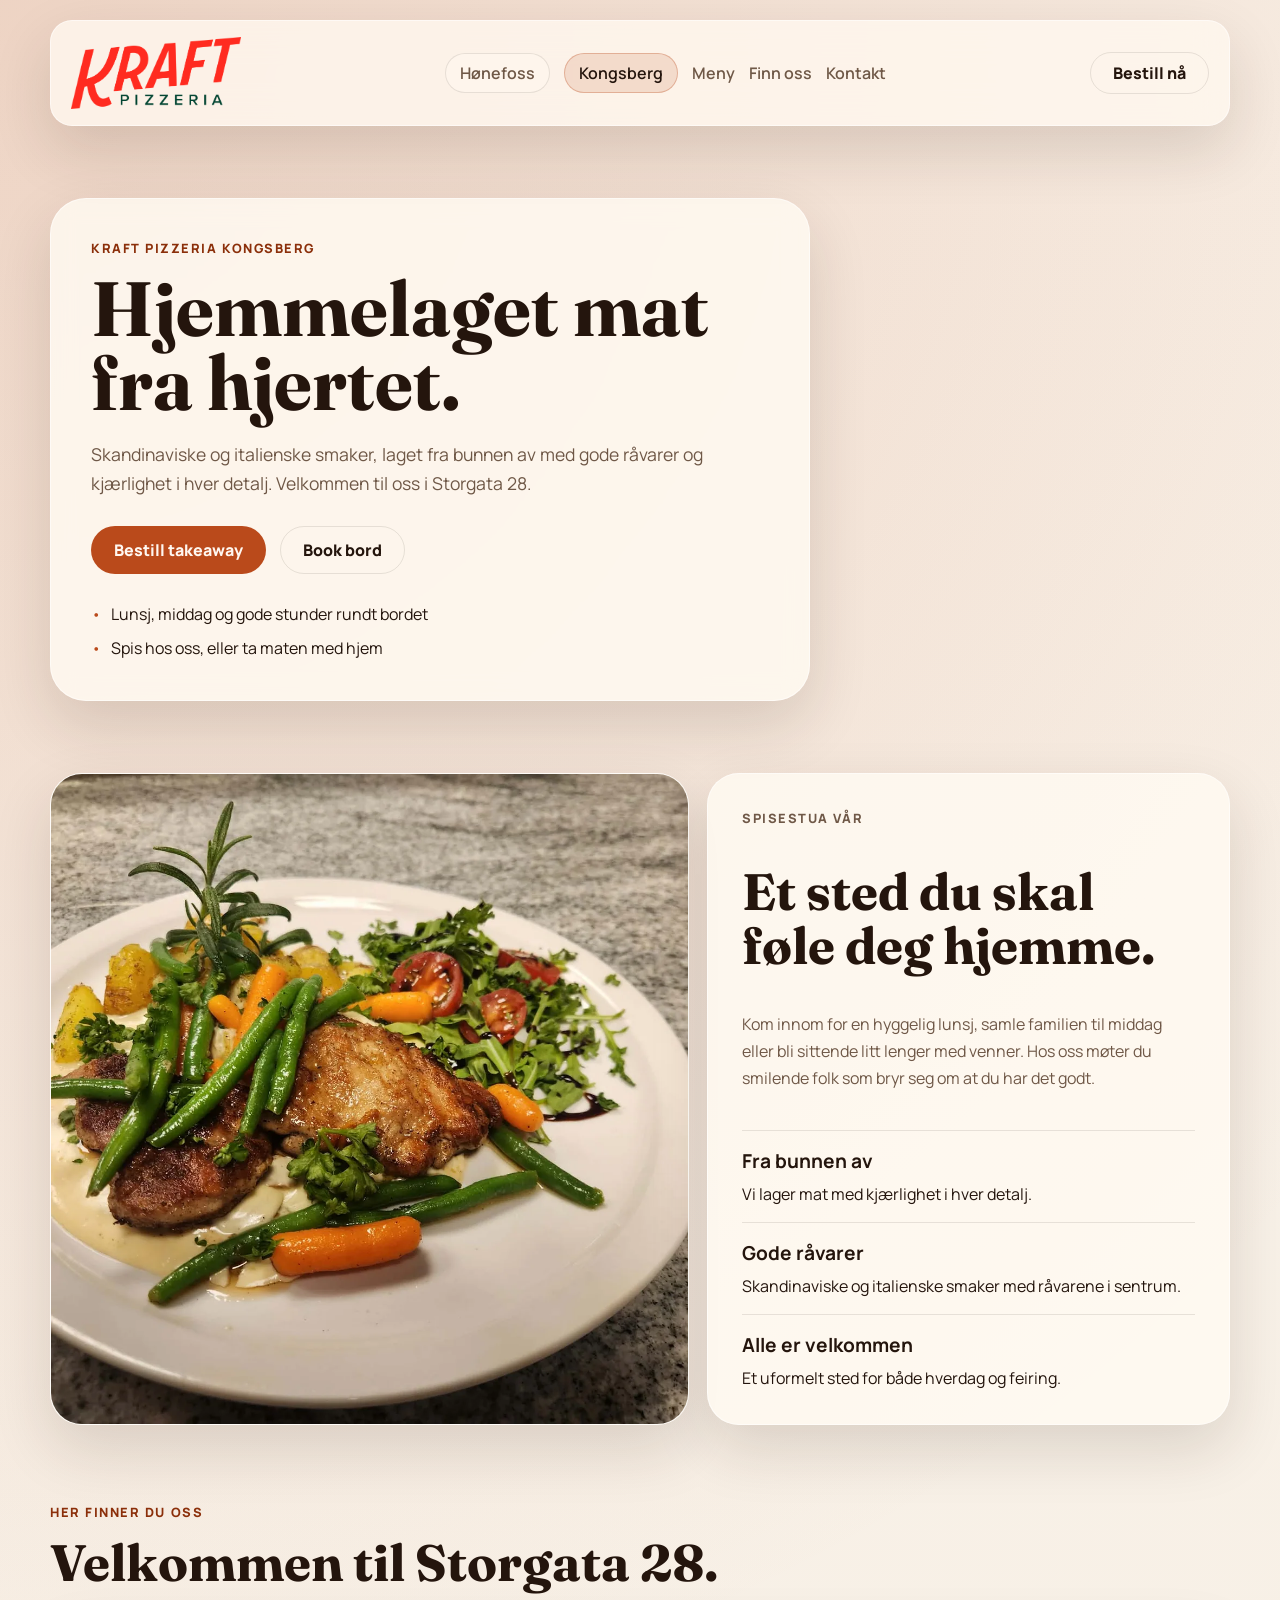
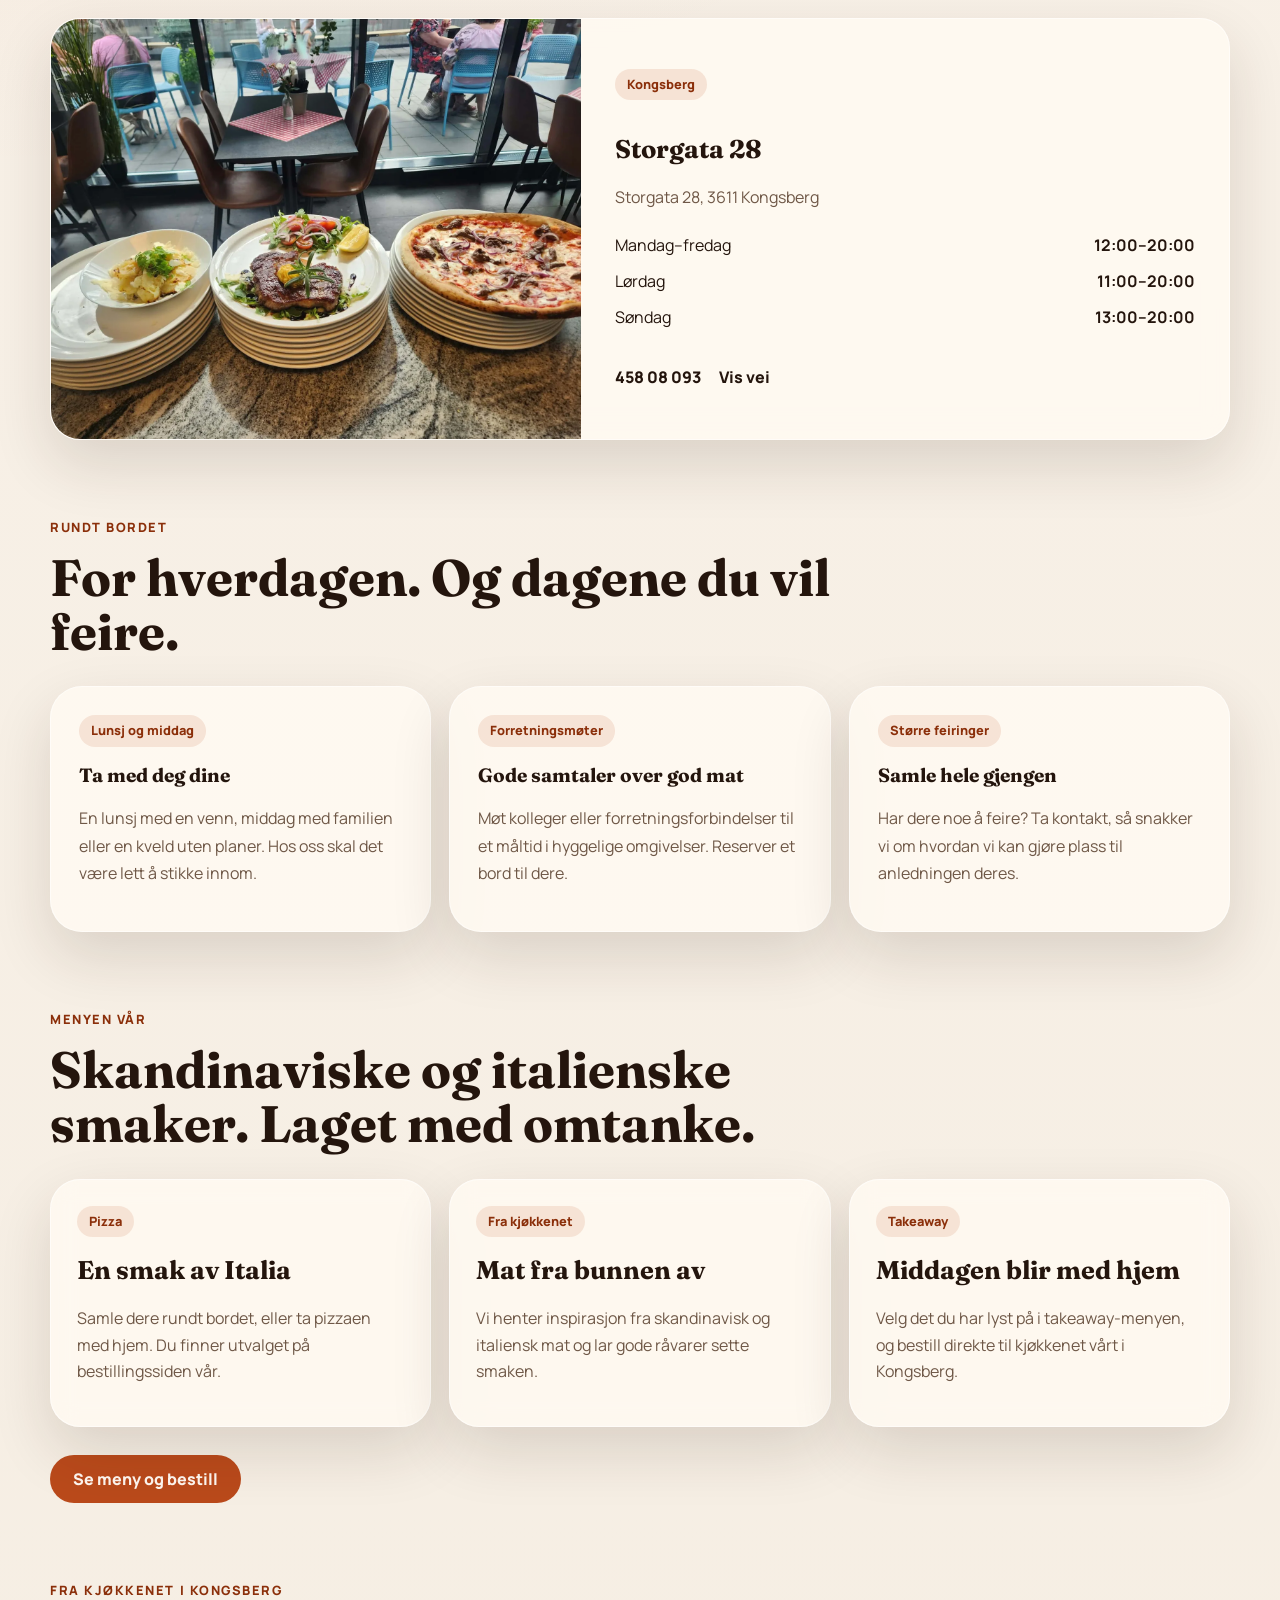
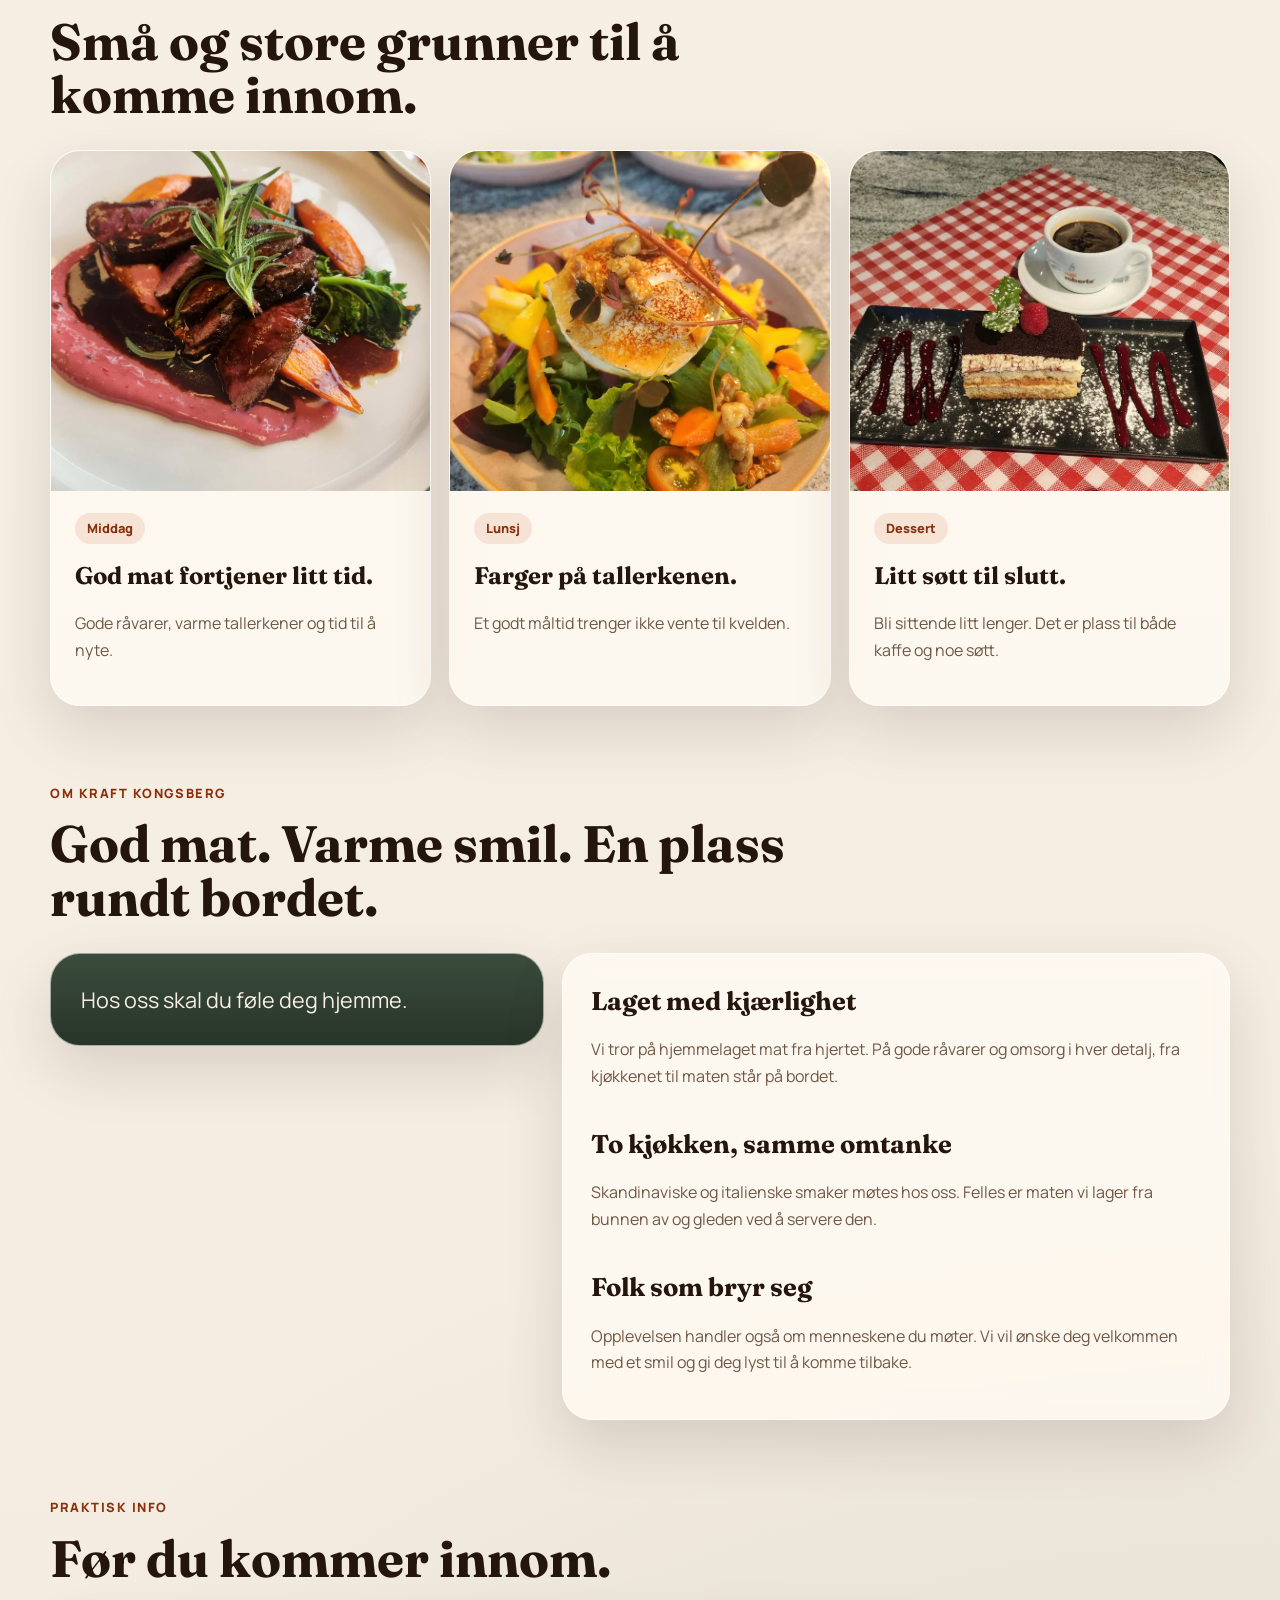
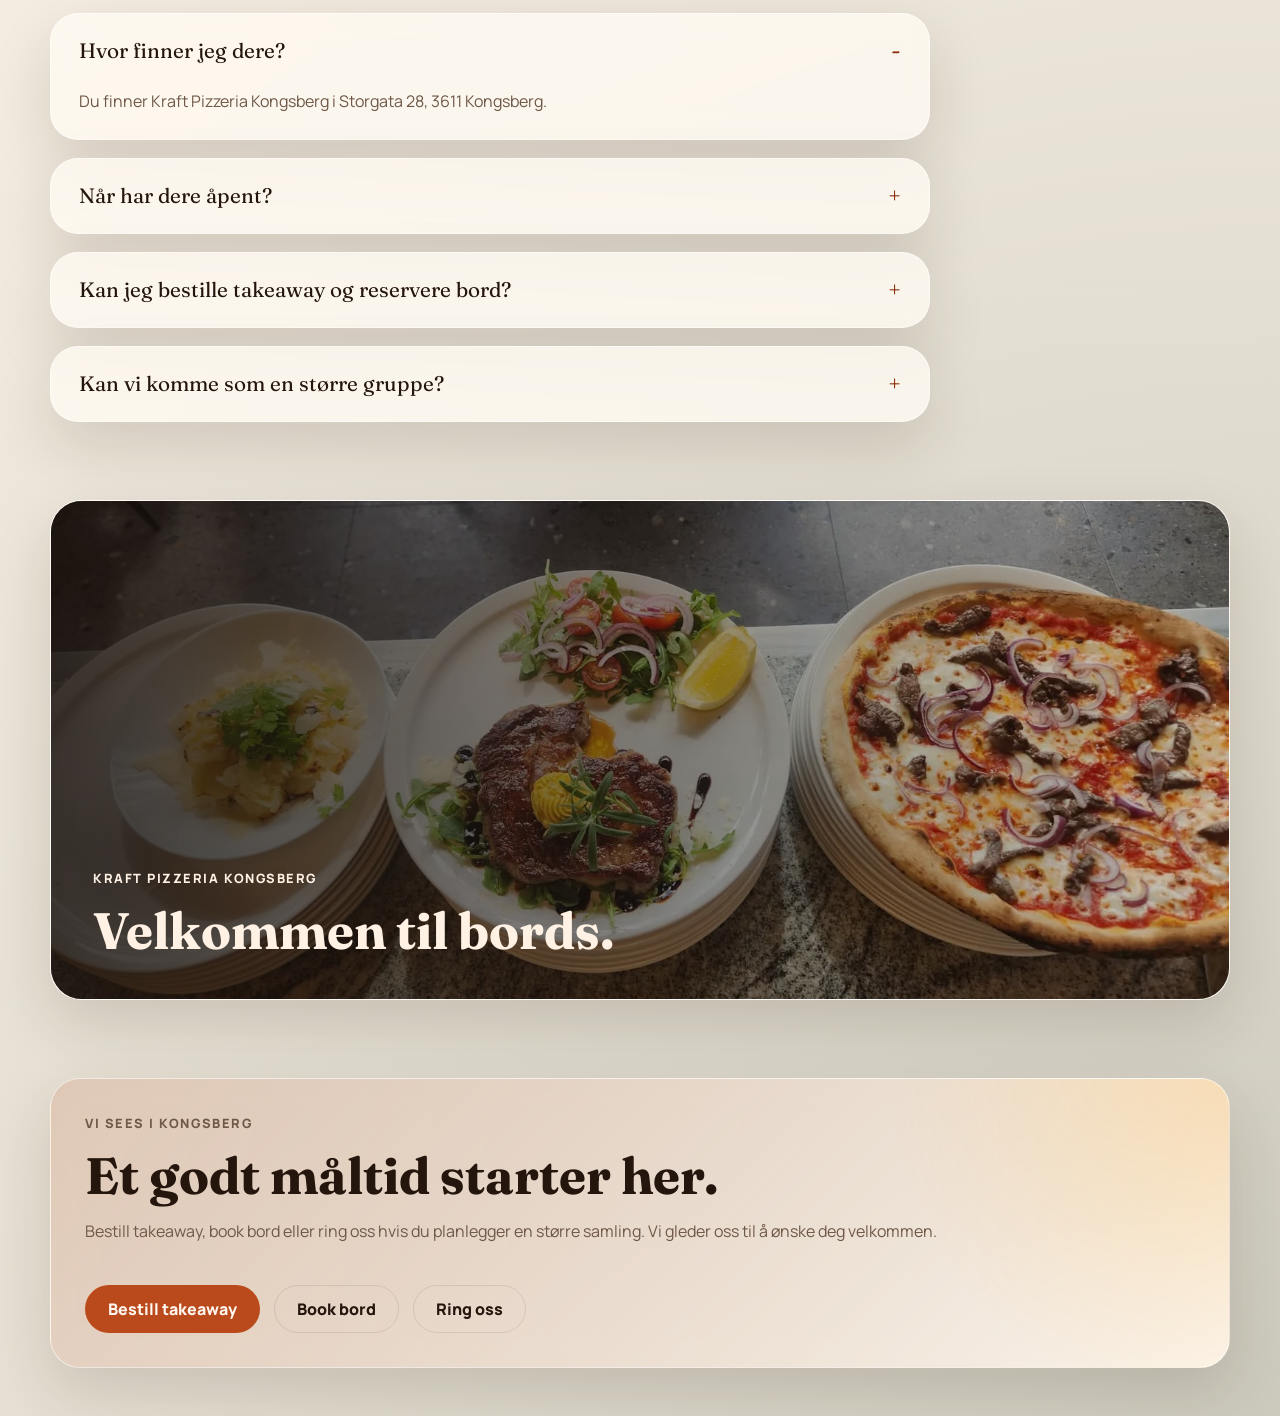
==== commit a2869d30: "Prepare multi-location Kraft website for Railway" ====
--- a/kongsberg/index.html
+++ b/kongsberg/index.html
@@ -3,12 +3,8 @@
   <head>
     <meta charset="UTF-8" />
     <meta name="viewport" content="width=device-width, initial-scale=1.0" />
-    <title id="site-title">Kraft Pizzeria Kongsberg | Ekte italiensk pizza</title>
-    <meta
-      id="site-description"
-      name="description"
-      content="Kraft Pizzeria Kongsberg serverer ekte italiensk pizza i Kongsberg. Bestill takeaway, reserver bord og oppdag signaturpizzaene våre."
-    />
+    <title id="site-title">Kraft Pizzeria Kongsberg | Hjemmelaget mat fra hjertet</title>
+    <meta id="site-description" name="description" content="Skandinaviske og italienske smaker hos Kraft Pizzeria i Storgata 28, Kongsberg. Velkommen til lunsj og middag. Bestill takeaway eller reserver bord." />
     <link rel="canonical" href="https://kraftpizzeria.no/kongsberg/" />
     <link rel="icon" type="image/png" href="../KRAFT_Logo.png" />
     <link rel="apple-touch-icon" href="../KRAFT_Logo.png" />
@@ -16,447 +12,278 @@
     <meta property="og:type" content="website" />
     <meta property="og:locale" content="nb_NO" />
     <meta property="og:site_name" content="Kraft Pizzeria" />
-    <meta property="og:title" content="Kraft Pizzeria Kongsberg | Ekte italiensk pizza" />
-    <meta
-      property="og:description"
-      content="Bestill takeaway, book bord og oppdag ekte italiensk pizza hos Kraft Pizzeria i Kongsberg."
-    />
+    <meta property="og:title" content="Kraft Pizzeria Kongsberg | Hjemmelaget mat fra hjertet" />
+    <meta property="og:description" content="Skandinaviske og italienske smaker hos Kraft Pizzeria i Storgata 28, Kongsberg. Velkommen til lunsj og middag. Bestill takeaway eller reserver bord." />
     <meta property="og:url" content="https://kraftpizzeria.no/kongsberg/" />
-    <meta property="og:image" content="https://kraftpizzeria.no/IMG_2568.jpg" />
-    <meta property="og:image:alt" content="Pizza fra Kraft Pizzeria Kongsberg" />
+    <meta property="og:image" content="https://kraftpizzeria.no/assets/kongsberg/pizza-pasta-og-middag.webp" />
+    <meta property="og:image:alt" content="Pizza, pasta og middagsretter hos Kraft Pizzeria Kongsberg" />
     <meta name="twitter:card" content="summary_large_image" />
-    <meta name="twitter:title" content="Kraft Pizzeria Kongsberg | Ekte italiensk pizza" />
-    <meta
-      name="twitter:description"
-      content="Bestill takeaway, book bord og oppdag ekte italiensk pizza hos Kraft Pizzeria i Kongsberg."
-    />
-    <meta name="twitter:image" content="https://kraftpizzeria.no/IMG_2568.jpg" />
+    <meta name="twitter:title" content="Kraft Pizzeria Kongsberg | Hjemmelaget mat fra hjertet" />
+    <meta name="twitter:description" content="Skandinaviske og italienske smaker hos Kraft Pizzeria i Storgata 28, Kongsberg. Velkommen til lunsj og middag. Bestill takeaway eller reserver bord." />
+    <meta name="twitter:image" content="https://kraftpizzeria.no/assets/kongsberg/pizza-pasta-og-middag.webp" />
     <link rel="preconnect" href="https://fonts.googleapis.com" />
     <link rel="preconnect" href="https://fonts.gstatic.com" crossorigin />
-    <link
-      href="https://fonts.googleapis.com/css2?family=Fraunces:wght@500;700&family=Manrope:wght@400;500;700;800&display=swap"
-      rel="stylesheet"
-    />
+    <link href="https://fonts.googleapis.com/css2?family=Fraunces:wght@500;700&family=Manrope:wght@400;500;700;800&display=swap" rel="stylesheet" />
     <link rel="stylesheet" href="../styles.css" />
+    <link rel="stylesheet" href="../locations.css" />
   </head>
   <body class="location-page location-page-kongsberg">
+    <a class="location-skip-link" href="#start">Gå til innhold</a>
     <div class="site-shell">
       <header class="topbar">
-        <a class="brand" href="../" aria-label="Kraft Pizzeria">
+        <a class="brand" href="../" aria-label="Kraft Pizzeria: velg lokasjon">
           <img src="../KRAFT_Logo.png" alt="Kraft Pizzeria" />
         </a>
-        <nav class="nav">
+        <nav class="nav" aria-label="Hovedmeny">
           <a class="nav-location" href="../honefoss/">Hønefoss</a>
-          <a class="nav-location is-active" href="../kongsberg/">Kongsberg</a>
-          <a href="#meny" data-content="nav.menu">Meny</a>
-          <a href="#opplevelse" data-content="nav.experience">Opplevelsen</a>
-          <a href="#kontakt" data-content="nav.contact">Kontakt</a>
+          <a class="nav-location is-active" href="./" aria-current="page">Kongsberg</a>
+          <a href="#meny">Meny</a>
+          <a href="#lokasjoner">Finn oss</a>
+          <a href="#kontakt">Kontakt</a>
         </nav>
-        <a class="button button-small button-ghost" href="https://order.gastroplanner.no/s/6GKZE" target="_blank" rel="noreferrer" data-content="nav.cta" data-href-content="business.orderHref">Bestill nå</a>
+        <a class="button button-small button-ghost" href="https://order.gastroplanner.no/s/6GKZE" target="_blank" rel="noopener noreferrer" data-href-content="business.orderHref">Bestill nå</a>
       </header>
 
-      <div class="location-switch-mobile" aria-label="Bytt lokasjon">
+      <nav class="location-switch-mobile" aria-label="Bytt lokasjon">
         <a class="nav-location" href="../honefoss/">Hønefoss</a>
-        <a class="nav-location is-active" href="../kongsberg/">Kongsberg</a>
-      </div>
+        <a class="nav-location is-active" href="./" aria-current="page">Kongsberg</a>
+      </nav>
 
       <main id="start">
-        <section class="hero">
+        <section class="hero" aria-labelledby="kongsberg-title">
           <div class="hero-copy">
-            <p class="eyebrow" data-content="hero.eyebrow">Steinovn fra Italia. Uformelt. Full av smak.</p>
-            <h1 data-content="hero.title">Ekte italiensk pizza, laget for kvelder du husker.</h1>
-            <p class="lead" data-content="hero.lead">
-              Kan vi lage sånn mat som de lager i Oslo, i Kongsberg? Det spørsmålet stilte
-              vi oss i 2020. For å finne svaret måtte vi lage en restaurant.
-            </p>
+            <p class="eyebrow" data-content="hero.eyebrow">Kraft Pizzeria Kongsberg</p>
+            <h1 id="kongsberg-title" data-content="hero.title">Hjemmelaget mat fra hjertet.</h1>
+            <p class="lead" data-content="hero.lead">Skandinaviske og italienske smaker, laget fra bunnen av med gode råvarer og kjærlighet i hver detalj. Velkommen til oss i Storgata 28.</p>
             <div class="hero-actions" id="bestill">
-              <a class="button" href="https://order.gastroplanner.no/s/6GKZE" target="_blank" rel="noreferrer" data-content="hero.order" data-href-content="business.orderHref">Bestill takeaway</a>
-              <a class="button button-secondary" href="https://booking.gastroplanner.no/kraftpizzeriakongsberg/t" target="_blank" rel="noreferrer" data-content="hero.book" data-href-content="business.bookingHref">Reserver bord</a>
-              <a class="button button-secondary" href="https://www.google.com/maps/search/?api=1&query=Kraft+Pizzeria+Kongsberg+Storgata+28+3611+Kongsberg" target="_blank" rel="noreferrer" data-content="hero.reviews" data-href-content="business.reviewsHref">Se Google-anmeldelser</a>
+              <a class="button" href="https://order.gastroplanner.no/s/6GKZE" target="_blank" rel="noopener noreferrer" data-href-content="business.orderHref">Bestill takeaway</a>
+              <a class="button button-secondary" href="https://booking.gastroplanner.no/kraftpizzeriakongsberg/t" target="_blank" rel="noopener noreferrer" data-href-content="business.bookingHref">Book bord</a>
             </div>
             <ul class="hero-points">
-              <li data-content="hero.point1">Napolitansk pizza fra ekte italiensk steinovn</li>
-              <li data-content="hero.point2">Passer både familier, datenight og vennekvelder</li>
+              <li data-content="hero.point1">Lunsj, middag og gode stunder rundt bordet</li>
+              <li data-content="hero.point2">Spis hos oss, eller ta maten med hjem</li>
             </ul>
           </div>
         </section>
 
-        <section class="section">
-          <div class="cta-panel reviews-panel">
-            <div class="review-intro">
-              <p class="eyebrow" data-content="reviews.eyebrow">Anmeldelser</p>
-              <h2 data-content="reviews.title">Gjestene våre sier det ganske fint selv.</h2>
-              <p data-content="reviews.body">
-                Kraft har 4.4 av 5 stjerner på Tripadvisor basert på 33 anmeldelser, og er
-                rangert som #6 av 49 restauranter i Kongsberg.
-              </p>
-              <div class="review-badges" aria-label="Kilder for anmeldelser">
-                <span>Google</span>
-                <span>Tripadvisor</span>
-              </div>
-            </div>
-            <div class="review-stack">
-              <div class="rating-panel">
-                <div class="rating-score" data-content="reviews.score">4.4</div>
-                <div class="rating-meta">
-                  <div class="rating-stars" aria-label="4.4 av 5 stjerner" data-aria-content="reviews.starsLabel">★★★★★</div>
-                  <p data-content="reviews.ratingLabel">Tripadvisor-rating for Kongsberg</p>
-                  <strong data-content="reviews.ratingCount">33 anmeldelser</strong>
-                  <p class="rating-rank" data-content="reviews.rank">#6 av 49 restauranter i Kongsberg på Tripadvisor</p>
-                </div>
-              </div>
-              <div class="review-quote">
-                <p data-content="reviews.quote">Det beste italienske maten jeg har spist, og da har jeg også spist pizza og pasta i Italia.</p>
-                <span data-content="reviews.quoteSource">Tripadvisor-anmeldelse</span>
-              </div>
-            </div>
-            <div class="cta-actions">
-              <a class="button" href="https://www.google.com/maps/search/?api=1&query=Kraft+Pizzeria+Kongsberg+Storgata+28+3611+Kongsberg" target="_blank" rel="noreferrer" data-content="reviews.cta" data-href-content="business.reviewsHref">Se flere anmeldelser</a>
-            </div>
-          </div>
-        </section>
-
-        <section class="section showcase-section">
+        <section class="section showcase-section" aria-labelledby="showcase-title">
           <div class="showcase-grid">
             <figure class="showcase-visual">
-              <img src="../IMG_2568.jpg" alt="Pizza med parmaskinke, ruccola og parmesan fra Kraft Pizzeria" />
+              <img src="../assets/kongsberg/middag.webp" alt="Middagsrett med poteter, grønnsaker og saus hos Kraft Pizzeria Kongsberg" width="1600" height="1200" fetchpriority="high" />
             </figure>
             <div class="showcase-content">
               <p class="eyebrow" data-content="showcase.eyebrow">Spisestua vår</p>
-              <h2 data-content="showcase.title">Det skal føles lett å stikke innom, men smaken skal sitte igjen.</h2>
-              <p data-content="showcase.body">
-                Hjemmelaget mat fra hjertet, laget med de beste råvarene. Hos oss møtes
-                skandinaviske og italienske smaker i et varmt og uformelt rom.
-              </p>
+              <h2 id="showcase-title" data-content="showcase.title">Et sted du skal føle deg hjemme.</h2>
+              <p data-content="showcase.body">Kom innom for en hyggelig lunsj, samle familien til middag eller bli sittende litt lenger med venner. Hos oss møter du smilende folk som bryr seg om at du har det godt.</p>
               <div class="feature-list">
                 <div>
-                  <strong data-content="showcase.feature1Title">Lang heving</strong>
-                  <span data-content="showcase.feature1Text">Deig med 70 til 120 timer varm og kald heving.</span>
+                  <strong data-content="showcase.feature1Title">Fra bunnen av</strong>
+                  <span data-content="showcase.feature1Text">Vi lager mat med kjærlighet i hver detalj.</span>
                 </div>
                 <div>
-                  <strong data-content="showcase.feature2Title">Steinovn fra Firenze</strong>
-                  <span data-content="showcase.feature2Text">Murt på bestilling og valgt fordi resultatet faktisk smaker bedre.</span>
+                  <strong data-content="showcase.feature2Title">Gode råvarer</strong>
+                  <span data-content="showcase.feature2Text">Skandinaviske og italienske smaker med råvarene i sentrum.</span>
                 </div>
                 <div>
-                  <strong data-content="showcase.feature3Title">Lav terskel</strong>
-                  <span data-content="showcase.feature3Text">Du er alltid velkommen til oss!</span>
-                </div>
-              </div>
-            </div>
-          </div>
-        </section>
-
-        <section class="section" id="lokasjoner">
+                  <strong data-content="showcase.feature3Title">Alle er velkommen</strong>
+                  <span data-content="showcase.feature3Text">Et uformelt sted for både hverdag og feiring.</span>
+                </div>
+              </div>
+            </div>
+          </div>
+        </section>
+
+        <section class="section" id="lokasjoner" aria-labelledby="location-title">
           <div class="section-heading">
-            <p class="eyebrow" data-content="location.eyebrow">Kongsberg</p>
-            <h2 data-content="location.title">Her finner du Kraft Pizzeria i Kongsberg.</h2>
-          </div>
-
+            <p class="eyebrow" data-content="location.eyebrow">Her finner du oss</p>
+            <h2 id="location-title" data-content="location.title">Velkommen til Storgata 28.</h2>
+          </div>
           <div class="location-grid">
             <article class="location-card">
               <figure class="location-visual">
-                <img src="../2T7A5331.jpeg" alt="Interiøret hos Kraft Pizzeria Kongsberg" />
+                <img src="../assets/kongsberg/restaurant-og-uteservering.webp" alt="Mat ved vinduet mot uteserveringen hos Kraft Pizzeria Kongsberg" width="1600" height="1200" loading="lazy" />
               </figure>
               <div class="location-copy">
-                <span class="menu-tag" data-content="location.cardTitle">Kongsberg</span>
+                <span class="menu-tag">Kongsberg</span>
                 <h3 data-content="business.shortAddress">Storgata 28</h3>
                 <p data-content="business.fullAddress">Storgata 28, 3611 Kongsberg</p>
-                <p data-content="business.hours">Mandag til fredag 12:00-20:00. Lørdag 11:00-20:00. Søndag 13:00-20:00.</p>
+                <dl class="location-hours" aria-label="Åpningstider">
+                  <div><dt>Mandag–fredag</dt><dd data-content="business.weekdayHours">12:00–20:00</dd></div>
+                  <div><dt>Lørdag</dt><dd data-content="business.saturdayHours">11:00–20:00</dd></div>
+                  <div><dt>Søndag</dt><dd data-content="business.sundayHours">13:00–20:00</dd></div>
+                </dl>
                 <div class="card-actions">
-                  <a href="tel:+4745808093" data-content="business.phoneLabel" data-href-content="business.phoneHref">Ring 458 08 093</a>
-                  <a href="https://booking.gastroplanner.no/kraftpizzeriakongsberg/t" target="_blank" rel="noreferrer" data-content="business.bookingLabel" data-href-content="business.bookingHref">Book bord</a>
-                </div>
-              </div>
-            </article>
-          </div>
-        </section>
-
-        <section class="section">
+                  <a href="tel:+4745808093" data-content="business.phoneLabel" data-href-content="business.phoneHref">458 08 093</a>
+                  <a href="https://www.google.com/maps/search/?api=1&amp;query=Kraft+Pizzeria+Kongsberg+Storgata+28+3611+Kongsberg" target="_blank" rel="noopener noreferrer" data-href-content="business.mapsHref">Vis vei</a>
+                </div>
+              </div>
+            </article>
+          </div>
+        </section>
+
+        <section class="section" aria-labelledby="services-title">
           <div class="section-heading narrow">
-            <p class="eyebrow" data-content="services.eyebrow">Slik bruker folk Kraft</p>
-            <h2 data-content="services.title">Skandinavisk og italiensk mat, laget fra bunnen av med kjærlighet i hver detalj.</h2>
-          </div>
-
+            <p class="eyebrow" data-content="services.eyebrow">Rundt bordet</p>
+            <h2 id="services-title" data-content="services.title">For hverdagen. Og dagene du vil feire.</h2>
+          </div>
           <div class="service-grid">
             <article class="service-card">
-              <span class="menu-tag" data-content="services.card1Tag">I restauranten</span>
-              <h3 data-content="services.card1Title">For lunsj, middag og hyggelige møter</h3>
-              <p data-content="services.card1Text">Hos oss er alle velkommen, enten du kommer for en hyggelig lunsj eller middag med familie, et forretningsmøte eller en større feiring.</p>
+              <span class="menu-tag" data-content="services.card1Tag">Lunsj og middag</span>
+              <h3 data-content="services.card1Title">Ta med deg dine</h3>
+              <p data-content="services.card1Text">En lunsj med en venn, middag med familien eller en kveld uten planer. Hos oss skal det være lett å stikke innom.</p>
             </article>
             <article class="service-card">
-              <span class="menu-tag" data-content="services.card2Tag">Takeaway</span>
-              <h3 data-content="services.card2Title">Hjemmelaget mat fra hjertet</h3>
-              <p data-content="services.card2Text">Vi tror på å lage mat fra bunnen av med kjærlighet i hver detalj, også når du bestiller takeaway hjem.</p>
+              <span class="menu-tag" data-content="services.card2Tag">Forretningsmøter</span>
+              <h3 data-content="services.card2Title">Gode samtaler over god mat</h3>
+              <p data-content="services.card2Text">Møt kolleger eller forretningsforbindelser til et måltid i hyggelige omgivelser. Reserver et bord til dere.</p>
             </article>
             <article class="service-card">
-              <span class="menu-tag" data-content="services.card3Tag">Mer enn pizza</span>
-              <h3 data-content="services.card3Title">Et sted du skal føle deg hjemme</h3>
-              <p data-content="services.card3Text">Hos oss skal du føle deg hjemme, møtt av smilende og hyggelig personale som virkelig bryr seg om opplevelsen din.</p>
-            </article>
-          </div>
-        </section>
-
-        <section class="section room-section">
-          <div class="section-heading narrow">
-            <p class="eyebrow" data-content="room.eyebrow">I restauranten og hjem</p>
-            <h2 data-content="room.title">Kraft skal fungere både som en spisestue i Kongsberg og som et skikkelig takeaway-sted.</h2>
-          </div>
-
-          <div class="room-grid">
-            <article class="room-card room-card-dark">
-              <img src="../2T7A5331.jpeg" alt="Bord og veggkunst i restauranten hos Kraft Pizzeria" />
-              <div class="room-copy">
-                <span class="menu-tag" data-content="room.card1Tag">I restauranten</span>
-                <h3 data-content="room.card1Title">Rolig, varmt og uten stivhet</h3>
-                <p data-content="room.card1Text">Det skal være lett å sette seg ned, dele noen retter og la kvelden ta litt mer plass enn den pleier.</p>
-              </div>
-            </article>
-            <article class="room-card">
-              <img src="../2T7A5487.jpeg" alt="Pizza pakket i takeaway-eske fra Kraft Pizzeria" />
-              <div class="room-copy">
-                <span class="menu-tag" data-content="room.card2Tag">Takeaway</span>
-                <h3 data-content="room.card2Title">Når middagen blir med hjem</h3>
-                <p data-content="room.card2Text">Takeaway skal ikke føles som plan B. Det er samme kjøkken, samme råvarer og samme håndverk, bare pakket for sofa og kjøkkenbord.</p>
-              </div>
-            </article>
-          </div>
-        </section>
-
-        <section class="section menu-section" id="meny">
+              <span class="menu-tag" data-content="services.card3Tag">Større feiringer</span>
+              <h3 data-content="services.card3Title">Samle hele gjengen</h3>
+              <p data-content="services.card3Text">Har dere noe å feire? Ta kontakt, så snakker vi om hvordan vi kan gjøre plass til anledningen deres.</p>
+            </article>
+          </div>
+        </section>
+
+        <section class="section menu-section" id="meny" aria-labelledby="menu-title">
           <div class="section-heading">
-            <p class="eyebrow" data-content="menu.eyebrow">Meny</p>
-            <h2 data-content="menu.title">Noen grunner til at folk kommer tilbake.</h2>
-          </div>
-
+            <p class="eyebrow" data-content="menu.eyebrow">Menyen vår</p>
+            <h2 id="menu-title" data-content="menu.title">Skandinaviske og italienske smaker. Laget med omtanke.</h2>
+          </div>
           <div class="menu-grid">
             <article>
-              <span class="menu-tag" data-content="menu.card1Tag">Klassiker · 199 kr</span>
-              <h3 data-content="menu.card1Title">Margherita</h3>
-              <p data-content="menu.card1Text">San Marzano-tomatsaus, basilikum, mozzarella fior di latte og Grana Padano DOP.</p>
+              <span class="menu-tag" data-content="menu.card1Tag">Pizza</span>
+              <h3 data-content="menu.card1Title">En smak av Italia</h3>
+              <p data-content="menu.card1Text">Samle dere rundt bordet, eller ta pizzaen med hjem. Du finner utvalget på bestillingssiden vår.</p>
             </article>
             <article>
-              <span class="menu-tag" data-content="menu.card2Tag">Signatur · 305 kr</span>
-              <h3 data-content="menu.card2Title">Quattro Kraft</h3>
-              <p data-content="menu.card2Text">En tung og raus signaturpizza med fire typer spekemat, kjøtt og pølse, bygget på mozzarella fior di latte og tydelige råvarer.</p>
+              <span class="menu-tag" data-content="menu.card2Tag">Fra kjøkkenet</span>
+              <h3 data-content="menu.card2Title">Mat fra bunnen av</h3>
+              <p data-content="menu.card2Text">Vi henter inspirasjon fra skandinavisk og italiensk mat og lar gode råvarer sette smaken.</p>
             </article>
             <article>
-              <span class="menu-tag" data-content="menu.card3Tag">Ny favoritt · 289 kr</span>
-              <h3 data-content="menu.card3Title">Il Fuoco Dolce</h3>
-              <p data-content="menu.card3Text">Hvit saus, mozzarella fior di latte, stekt parma, taleggio, ruccola, honning og chiliolje. Søtt, salt og litt farlig på riktig måte.</p>
-            </article>
-          </div>
-        </section>
-
-        <section class="section">
+              <span class="menu-tag" data-content="menu.card3Tag">Takeaway</span>
+              <h3 data-content="menu.card3Title">Middagen blir med hjem</h3>
+              <p data-content="menu.card3Text">Velg det du har lyst på i takeaway-menyen, og bestill direkte til kjøkkenet vårt i Kongsberg.</p>
+            </article>
+          </div>
+          <div class="hero-actions">
+            <a class="button" href="https://order.gastroplanner.no/s/6GKZE" target="_blank" rel="noopener noreferrer" data-href-content="business.orderHref">Se meny og bestill</a>
+          </div>
+        </section>
+
+        <section class="section" id="galleri" aria-labelledby="gallery-title">
+          <div class="section-heading">
+            <p class="eyebrow" data-content="gallery.eyebrow">Fra kjøkkenet i Kongsberg</p>
+            <h2 id="gallery-title" data-content="gallery.title">Små og store grunner til å komme innom.</h2>
+          </div>
+          <div class="gallery-grid kongsberg-gallery">
+            <article class="gallery-card">
+              <img src="../assets/kongsberg/fra-kjokkenet.webp" alt="Middagsrett med kjøtt, saus, grønnsaker og rosmarin" width="1000" height="1333" loading="lazy" />
+              <div class="gallery-copy">
+                <span class="menu-tag" data-content="gallery.card1Tag">Middag</span>
+                <h3 data-content="gallery.card1Title">God mat fortjener litt tid.</h3>
+                <p data-content="gallery.card1Text">Gode råvarer, varme tallerkener og tid til å nyte.</p>
+              </div>
+            </article>
+            <article class="gallery-card">
+              <img src="../assets/kongsberg/salat.webp" alt="Salat med gratinert ost, valnøtter og fargerike grønnsaker" width="1000" height="1333" loading="lazy" />
+              <div class="gallery-copy">
+                <span class="menu-tag" data-content="gallery.card2Tag">Lunsj</span>
+                <h3 data-content="gallery.card2Title">Farger på tallerkenen.</h3>
+                <p data-content="gallery.card2Text">Et godt måltid trenger ikke vente til kvelden.</p>
+              </div>
+            </article>
+            <article class="gallery-card">
+              <img src="../assets/kongsberg/dessert-og-kaffe.webp" alt="Dessert med bærsaus og en kopp kaffe hos Kraft Pizzeria Kongsberg" width="1000" height="714" loading="lazy" />
+              <div class="gallery-copy">
+                <span class="menu-tag" data-content="gallery.card3Tag">Dessert</span>
+                <h3 data-content="gallery.card3Title">Litt søtt til slutt.</h3>
+                <p data-content="gallery.card3Text">Bli sittende litt lenger. Det er plass til både kaffe og noe søtt.</p>
+              </div>
+            </article>
+          </div>
+        </section>
+
+        <section class="section" id="opplevelse" aria-labelledby="story-title">
           <div class="section-heading narrow">
-            <p class="eyebrow" data-content="story.eyebrow">Om Kraft</p>
-            <h2 data-content="story.title">Restauranten har blitt vår spisestue. En pizzeria, kanskje også en trattoria.</h2>
-          </div>
-
+            <p class="eyebrow" data-content="story.eyebrow">Om Kraft Kongsberg</p>
+            <h2 id="story-title" data-content="story.title">God mat. Varme smil. En plass rundt bordet.</h2>
+          </div>
           <div class="experience-layout">
-            <div class="quote-card">
-              <p data-content="story.quote">
-                Vi lager mat du kan få flere steder i storbyen, men som ikke er så lett å
-                få tak i utafor.
-              </p>
-            </div>
+            <div class="quote-card"><p data-content="story.quote">Hos oss skal du føle deg hjemme.</p></div>
             <div class="checklist">
               <div>
-                <h3 data-content="story.item1Title">Hvorfor vi heter Kraft</h3>
-                <p data-content="story.item1Text">Delvis fordi du sitter i Edward Lloyds gamle bygning, et stykke norsk og europeisk industrihistorie. Lloyd industrialiserte Europa herfra. Fett? Det er Kraft i det.</p>
+                <h3 data-content="story.item1Title">Laget med kjærlighet</h3>
+                <p data-content="story.item1Text">Vi tror på hjemmelaget mat fra hjertet. På gode råvarer og omsorg i hver detalj, fra kjøkkenet til maten står på bordet.</p>
               </div>
               <div>
-                <h3 data-content="story.item2Title">Kraftige råvarer</h3>
-                <p data-content="story.item2Text">Vi bruker råvarer med trøkk. Sterke og søte. Dyre og gode. Det skal smake tydelig av det vi serverer.</p>
+                <h3 data-content="story.item2Title">To kjøkken, samme omtanke</h3>
+                <p data-content="story.item2Text">Skandinaviske og italienske smaker møtes hos oss. Felles er maten vi lager fra bunnen av og gleden ved å servere den.</p>
               </div>
               <div>
-                <h3 data-content="story.item3Title">Riktige oppskrifter</h3>
-                <p data-content="story.item3Text">60-70 % hydrasjon i deigen. 70-120 timer varm og kald heving. San Marzano-tomater, fior di latte, Grana Padano DOP, Parmigiano DOP, tipo 00-mel og steinovn murt på bestilling i Firenze. Ingenting er overlatt til tilfeldighetene.</p>
-              </div>
-            </div>
-          </div>
-        </section>
-
-        <section class="section">
-          <div class="section-heading">
-            <p class="eyebrow" data-content="highlights.eyebrow">Flere høydepunkter</p>
-            <h2 data-content="highlights.title">Vi lager mat du kan få flere steder i storbyen, men som ikke er så lett å få tak i utafor.</h2>
-          </div>
-
-          <div class="menu-grid secondary-grid">
-            <article>
-              <span class="menu-tag" data-content="highlights.card1Tag">Pasta · fra 289 kr</span>
-              <h3 data-content="highlights.card1Title">Pasta Carbonara</h3>
-              <p data-content="highlights.card1Text">En klassiker laget etter autentisk italiensk oppskrift med guanciale. Ingen fløte. Ingen bacon. Vi gjør det ordentlig.</p>
-            </article>
-            <article>
-              <span class="menu-tag" data-content="highlights.card2Tag">Forrett · fra 139 kr</span>
-              <h3 data-content="highlights.card2Title">Caprese con Burrata</h3>
-              <p data-content="highlights.card2Text">Burrata, digge cherrytomater og en nøye utvalgt balsamicosirup. Ferskvare vi tar inn litt og litt av.</p>
-            </article>
-            <article>
-              <span class="menu-tag" data-content="highlights.card3Tag">Fleksibelt valg · fra 279 kr</span>
-              <h3 data-content="highlights.card3Title">Parma</h3>
-              <p data-content="highlights.card3Text">San Marzano-tomatsaus, mozzarella fior di latte, parmaskinke fra en liten gård nord i Italia, ruccola, ristede pinjekjerner og Grana Padano DOP.</p>
-            </article>
-          </div>
-        </section>
-
-        <section class="section" id="galleri">
-          <div class="section-heading narrow">
-            <p class="eyebrow" data-content="gallery.eyebrow">Fra kjøkkenet</p>
-            <h2 data-content="gallery.title">Ekte retter, ekte farger, ekte grunn til å bli sulten.</h2>
-          </div>
-
-          <div class="gallery-grid">
-            <article class="gallery-card gallery-card-large">
-              <img src="../IMG_2556.jpg" alt="Pizza med salami, ost og tydelig topping fra Kraft Pizzeria" />
-              <div class="gallery-copy">
-                <span class="menu-tag" data-content="gallery.card1Tag">Pizza</span>
-                <h3 data-content="gallery.card1Title">Mer smak, mer topping, mer trøkk</h3>
-                <p data-content="gallery.card1Text">Et bedre blikkfang for seksjonen. Luftig bunn, tydelig ost og topping som faktisk fyller hele flaten.</p>
-              </div>
-            </article>
-
-            <article class="gallery-card">
-              <img src="../IMG_2661.jpg" alt="Pasta ragu med brød servert på rutete duk" />
-              <div class="gallery-copy">
-                <span class="menu-tag" data-content="gallery.card2Tag">Pasta · 269 kr</span>
-                <h3 data-content="gallery.card2Title">Tagliatelle Ragu</h3>
-                <p data-content="gallery.card2Text">Hjemmelaget ragu, tagliatelle og Grana Padano DOP. Comfort food med ordentlig dybde og pizza brød ved siden av.</p>
-              </div>
-            </article>
-
-            <article class="gallery-card">
-              <img src="../IMG_2574.jpg" alt="Nærbilde av pizza med parma, ruccola og parmesan" />
-              <div class="gallery-copy">
-                <span class="menu-tag" data-content="gallery.card3Tag">Detaljer</span>
-                <h3 data-content="gallery.card3Title">Nærmere på råvarene</h3>
-                <p data-content="gallery.card3Text">Parma, ruccola, parmesan og pinjekjerner gjør mer for appetitten enn enda et generisk oversiktsbilde.</p>
-              </div>
-            </article>
-          </div>
-        </section>
-
-        <section class="section atmosphere-section">
-          <div class="section-heading narrow">
-            <p class="eyebrow" data-content="atmosphere.eyebrow">Folkene og flyten</p>
-            <h2 data-content="atmosphere.title">Stemningen sitter like mye i kjøkkenet, ovnen og møtet med folk som i selve pizzaen.</h2>
-          </div>
-
-          <div class="atmosphere-grid">
-            <article class="atmosphere-card atmosphere-card-large">
-              <img src="../2T7A5464.jpeg" alt="Pizzabaker foran steinovnen hos Kraft Pizzeria" />
-              <div class="atmosphere-copy">
-                <span class="menu-tag" data-content="atmosphere.card1Tag">Steinovn</span>
-                <h3 data-content="atmosphere.card1Title">Ovnen er en del av signaturen</h3>
-                <p data-content="atmosphere.card1Text">Det er her mye av uttrykket sitter. Varmen, kanten, tempoet og den lille ekstra nerven som gjør at pizzaen ikke føles generisk.</p>
-              </div>
-            </article>
-            <article class="atmosphere-card">
-              <img src="../2T7A5286.jpeg" alt="Pizzabaker som former deig på melet arbeidsbenk" />
-              <div class="atmosphere-copy">
-                <span class="menu-tag" data-content="atmosphere.card2Tag">Deigen</span>
-                <h3 data-content="atmosphere.card2Title">Tiden og håndverket må få synes</h3>
-                <p data-content="atmosphere.card2Text">Lang heving er fint å skrive om, men enda bedre når folk ser at det faktisk ligger arbeid bak hver bunn som går i ovnen.</p>
-              </div>
-            </article>
-            <article class="atmosphere-card">
-              <img src="../2T7A5350.jpeg" alt="Borddekking og stemning i restauranten hos Kraft Pizzeria" />
-              <div class="atmosphere-copy">
-                <span class="menu-tag" data-content="atmosphere.card3Tag">Mottaket</span>
-                <h3 data-content="atmosphere.card3Title">Lav terskel er også en del av opplevelsen</h3>
-                <p data-content="atmosphere.card3Text">Det skal være lett å komme inn, hente takeaway eller sette seg ned. Kraft skal kjennes varmt og uformelt fra første blikk.</p>
-              </div>
-            </article>
-          </div>
-        </section>
-
-        <section class="section experience-section" id="opplevelse">
-          <div class="section-heading narrow">
-            <p class="eyebrow" data-content="experience.eyebrow">Opplevelsen</p>
-            <h2 data-content="experience.title">Velkommen til vår spisestue. Håper det smaker.</h2>
-          </div>
-
-          <div class="experience-layout">
-            <div class="quote-card">
-              <p data-content="experience.quote">Mat, rom og råvarer skal kjennes ekte før du setter deg ved bordet.</p>
-            </div>
-            <div class="checklist">
-              <div>
-                <h3 data-content="experience.item1Title">Alle skal føle seg velkommen</h3>
-                <p data-content="experience.item1Text">Du skal kunne stikke innom for en rask lunsj, en rolig middag eller en større samling og kjenne at terskelen er lav fra første øyeblikk.</p>
-              </div>
-              <div>
-                <h3 data-content="experience.item2Title">Skikkelig mat fra bunnen av</h3>
-                <p data-content="experience.item2Text">Vi lager maten med kjærlighet i hver detalj, med gode råvarer og et kjøkken som tar både håndverk og smak på alvor.</p>
-              </div>
-              <div>
-                <h3 data-content="experience.item3Title">Smilende folk, varm stemning</h3>
-                <p data-content="experience.item3Text">Det er ikke bare maten som skal sitte igjen. Folkene du møter hos oss skal også være en viktig del av grunnen til at du kommer tilbake.</p>
-              </div>
-            </div>
-          </div>
-        </section>
-
-        <section class="section faq-section">
+                <h3 data-content="story.item3Title">Folk som bryr seg</h3>
+                <p data-content="story.item3Text">Opplevelsen handler også om menneskene du møter. Vi vil ønske deg velkommen med et smil og gi deg lyst til å komme tilbake.</p>
+              </div>
+            </div>
+          </div>
+        </section>
+
+        <section class="section faq-section" aria-labelledby="faq-title">
           <div class="section-heading narrow">
             <p class="eyebrow" data-content="faq.eyebrow">Praktisk info</p>
-            <h2 data-content="faq.title">Det viktigste folk lurer på før de kommer eller bestiller.</h2>
-          </div>
-
+            <h2 id="faq-title" data-content="faq.title">Før du kommer innom.</h2>
+          </div>
           <div class="faq-list">
             <details class="faq-item" open>
-              <summary data-content="faq.item1Question">Kan jeg både booke bord og bestille takeaway?</summary>
-              <p data-content="faq.item1Answer">Ja. Du kan reservere bord hvis du vil spise hos oss, eller bestille takeaway direkte fra bestillingssiden.</p>
+              <summary data-content="faq.item1Question">Hvor finner jeg dere?</summary>
+              <p data-content="faq.item1Answer">Du finner Kraft Pizzeria Kongsberg i Storgata 28, 3611 Kongsberg.</p>
             </details>
             <details class="faq-item">
-              <summary data-content="faq.item2Question">Hvor finner jeg dere i Kongsberg?</summary>
-              <p data-content="faq.item2Answer">Du finner oss i Storgata 28 i Kongsberg. Google-lenken på siden tar deg rett til oppføringen vår.</p>
+              <summary data-content="faq.item2Question">Når har dere åpent?</summary>
+              <p data-content="faq.item2Answer">Mandag til fredag 12:00–20:00, lørdag 11:00–20:00 og søndag 13:00–20:00.</p>
             </details>
             <details class="faq-item">
-              <summary data-content="faq.item3Question">Har dere mer enn bare pizza?</summary>
-              <p data-content="faq.item3Answer">Ja. Vi har også pasta, forretter, desserter og drikke, så det går fint an å gjøre besøket til mer enn bare én pizza hver.</p>
+              <summary data-content="faq.item3Question">Kan jeg bestille takeaway og reservere bord?</summary>
+              <p data-content="faq.item3Answer">Ja. Bruk Bestill takeaway for mat du vil hente, eller Book bord hvis du vil spise hos oss. Begge lenkene gjelder Kongsberg.</p>
             </details>
             <details class="faq-item">
-              <summary data-content="faq.item4Question">Hvor finner jeg åpningstidene?</summary>
-              <p data-content="faq.item4Answer">Åpningstidene ligger i Kongsberg-seksjonen på siden og er enkle å finne før du bestiller eller booker bord.</p>
-            </details>
-          </div>
-        </section>
-
-        <section class="section final-image-section">
+              <summary data-content="faq.item4Question">Kan vi komme som en større gruppe?</summary>
+              <p data-content="faq.item4Answer">Vi ønsker også større feiringer og samlinger velkommen. Ring oss på 458 08 093, så finner vi ut av det sammen.</p>
+            </details>
+          </div>
+        </section>
+
+        <section class="section final-image-section" aria-label="Velkommen til Kraft">
           <div class="final-image-card">
-            <img src="../IMG_2556.jpg" alt="Pizza med salami, ost og topping fra Kraft Pizzeria" />
+            <img src="../assets/kongsberg/pizza-pasta-og-middag.webp" alt="Pizza, pasta og middagsretter klare til servering hos Kraft Pizzeria Kongsberg" width="1600" height="1200" loading="lazy" />
             <div class="final-image-copy">
-              <p class="eyebrow" data-content="finalImage.eyebrow">Kongsberg</p>
-              <h2 data-content="finalImage.title">Kan vi lage sånn mat som de lager i Oslo, i Kongsberg? Ja. Det er derfor Kraft finnes.</h2>
-              <p data-content="finalImage.body">Velkommen innom for takeaway, bordbestilling eller bare en kveld som smaker litt mer enn vanlig.</p>
-            </div>
-          </div>
-        </section>
-
-        <section class="section cta-section" id="kontakt">
+              <p class="eyebrow">Kraft Pizzeria Kongsberg</p>
+              <h2>Velkommen til bords.</h2>
+            </div>
+          </div>
+        </section>
+
+        <section class="section cta-section" id="kontakt" aria-labelledby="contact-title">
           <div class="cta-panel">
             <div>
-              <p class="eyebrow" data-content="contact.eyebrow">Kontakt</p>
-              <h2 data-content="contact.title">Bestill mat, book bord eller ta kontakt.</h2>
-              <p data-content="contact.body">Kom innom for lunsj, middag, takeaway eller større feiringer. Vi gleder oss til å ønske deg velkommen i Kongsberg.</p>
+              <p class="eyebrow" data-content="contact.eyebrow">Vi sees i Kongsberg</p>
+              <h2 id="contact-title" data-content="contact.title">Et godt måltid starter her.</h2>
+              <p data-content="contact.body">Bestill takeaway, book bord eller ring oss hvis du planlegger en større samling. Vi gleder oss til å ønske deg velkommen.</p>
             </div>
             <div class="cta-actions">
-              <a class="button" href="https://order.gastroplanner.no/s/6GKZE" target="_blank" rel="noreferrer" data-content="contact.order" data-href-content="business.orderHref">Bestill mat</a>
-              <a class="button button-secondary" href="mailto:booking@kraftpizzeria.no" data-content="contact.email" data-href-content="business.emailHref">Kontakt oss</a>
+              <a class="button" href="https://order.gastroplanner.no/s/6GKZE" target="_blank" rel="noopener noreferrer" data-href-content="business.orderHref">Bestill takeaway</a>
+              <a class="button button-secondary" href="https://booking.gastroplanner.no/kraftpizzeriakongsberg/t" target="_blank" rel="noopener noreferrer" data-href-content="business.bookingHref">Book bord</a>
+              <a class="button button-secondary" href="tel:+4745808093" data-href-content="business.phoneHref">Ring oss</a>
             </div>
           </div>
         </section>
       </main>
     </div>
-
-    <div class="mobile-bar">
-      <a class="button" href="https://order.gastroplanner.no/s/6GKZE" target="_blank" rel="noreferrer" data-content="mobileBar.order" data-href-content="business.orderHref">Bestill</a>
-      <a class="button button-secondary" href="https://booking.gastroplanner.no/kraftpizzeriakongsberg/t" target="_blank" rel="noreferrer" data-content="mobileBar.book" data-href-content="business.bookingHref">Book bord</a>
+    <div class="mobile-bar" role="navigation" aria-label="Bestill i Kongsberg">
+      <a class="button" href="https://order.gastroplanner.no/s/6GKZE" target="_blank" rel="noopener noreferrer" data-href-content="business.orderHref">Bestill takeaway</a>
+      <a class="button button-secondary" href="https://booking.gastroplanner.no/kraftpizzeriakongsberg/t" target="_blank" rel="noopener noreferrer" data-href-content="business.bookingHref">Book bord</a>
     </div>
-
     <script src="../kongsberg-content.js"></script>
     <script src="../script.js"></script>
   </body>
--- a/styles.css
+++ b/styles.css
@@ -162,6 +162,42 @@
   padding: 72px 0 48px;
 }
 
+.construction-main {
+  padding: 56px 0 24px;
+}
+
+.construction-panel {
+  display: grid;
+  grid-template-columns: minmax(0, 1.05fr) minmax(0, 0.95fr);
+  gap: 18px;
+  align-items: stretch;
+}
+
+.construction-visual,
+.construction-copy {
+  background: var(--paper);
+  border: 1px solid rgba(255, 255, 255, 0.55);
+  box-shadow: var(--shadow);
+  backdrop-filter: blur(12px);
+  border-radius: 36px;
+  overflow: hidden;
+}
+
+.construction-visual img {
+  display: block;
+  width: 100%;
+  height: 100%;
+  min-height: 520px;
+  object-fit: cover;
+}
+
+.construction-copy {
+  padding: 40px;
+  display: flex;
+  flex-direction: column;
+  justify-content: center;
+}
+
 .landing-main {
   padding: 56px 0 24px;
 }
@@ -961,6 +997,7 @@
   .stats,
   .gallery-grid,
   .service-grid,
+  .construction-panel,
   .selector-grid {
     grid-template-columns: 1fr;
   }
@@ -995,7 +1032,8 @@
 
   .showcase-visual,
   .room-card,
-  .final-image-card {
+  .final-image-card,
+  .construction-visual img {
     min-height: 380px;
   }
 }
@@ -1055,6 +1093,7 @@
   .checklist,
   .quote-card,
   .cta-panel,
+  .construction-copy,
   .selector-card {
     border-radius: 26px;
   }
@@ -1075,7 +1114,8 @@
 
   .showcase-visual,
   .room-card,
-  .final-image-card {
+  .final-image-card,
+  .construction-visual img {
     min-height: 320px;
   }
 
--- a/locations.css
+++ b/locations.css
@@ -0,0 +1,253 @@
+.landing-page {
+  min-height: 100svh;
+}
+
+.landing-page .topbar {
+  position: static;
+}
+
+.landing-page .landing-main {
+  max-width: 1040px;
+  margin: 0 auto;
+  padding-top: clamp(40px, 7vw, 86px);
+}
+
+.landing-page .selector-copy {
+  max-width: 850px;
+  padding: 0 16px 28px;
+  border: 0;
+  background: none;
+  box-shadow: none;
+  backdrop-filter: none;
+}
+
+.landing-page .selector-copy .lead {
+  margin-inline: auto;
+}
+
+.landing-page .selector-card {
+  min-height: 290px;
+  padding: clamp(24px, 4vw, 42px);
+  grid-template-rows: auto auto 1fr auto auto;
+}
+
+.landing-page .selector-photo {
+  display: block;
+  width: 100%;
+  height: auto;
+  aspect-ratio: 2 / 1;
+  object-fit: cover;
+  object-position: center 62%;
+  border-radius: 18px;
+  margin-bottom: 10px;
+}
+
+.landing-page .selector-card h2 {
+  align-self: end;
+  max-width: 13ch;
+  margin-bottom: 8px;
+}
+
+.landing-page .selector-arrow {
+  display: flex;
+  justify-content: space-between;
+  align-items: center;
+  gap: 16px;
+  margin-top: 22px;
+  padding-top: 20px;
+  border-top: 1px solid var(--line);
+}
+
+.landing-page .selector-arrow span {
+  font-size: 1.6rem;
+  line-height: 1;
+}
+
+.landing-page .selector-card-alt {
+  background: linear-gradient(145deg, #edf0e7, #fff8ef);
+}
+
+.landing-page .selector-card:focus-visible,
+.location-page-kongsberg a:focus-visible {
+  outline: 3px solid var(--accent-dark);
+  outline-offset: 4px;
+}
+
+.location-skip-link {
+  position: fixed;
+  top: 12px;
+  left: 12px;
+  z-index: 50;
+  padding: 12px 20px;
+  border-radius: 12px;
+  color: var(--text);
+  background: var(--paper-strong);
+  transform: translateY(-200%);
+}
+
+.location-skip-link:focus {
+  transform: translateY(0);
+}
+
+.location-page-kongsberg .nav {
+  align-items: center;
+  gap: 14px;
+}
+
+.location-page-kongsberg main [id] {
+  scroll-margin-top: 140px;
+}
+
+.location-page-kongsberg .showcase-section {
+  padding-top: 24px;
+}
+
+.location-page-kongsberg .showcase-visual {
+  margin: 0;
+  position: relative;
+}
+
+.location-page-kongsberg .showcase-visual img {
+  position: absolute;
+  inset: 0;
+}
+
+.location-page-kongsberg .location-grid {
+  max-width: none;
+}
+
+.location-page-kongsberg .location-card {
+  padding: 0;
+  grid-template-columns: minmax(0, 0.9fr) minmax(0, 1.1fr);
+}
+
+.location-page-kongsberg .location-visual {
+  position: relative;
+  min-height: 420px;
+  margin: 0;
+}
+
+.location-page-kongsberg .location-visual img {
+  position: absolute;
+  inset: 0;
+  object-position: center 55%;
+}
+
+.location-page-kongsberg .kongsberg-gallery {
+  grid-template-columns: repeat(3, minmax(0, 1fr));
+}
+
+.location-page-kongsberg .kongsberg-gallery .gallery-card {
+  display: flex;
+  flex-direction: column;
+}
+
+.location-page-kongsberg .kongsberg-gallery img {
+  height: 340px;
+  object-position: center 45%;
+}
+
+.location-page-kongsberg .kongsberg-gallery .gallery-card:last-child img {
+  object-position: center;
+}
+
+.location-page-kongsberg .final-image-card img {
+  object-position: center 68%;
+}
+
+.location-hours {
+  display: grid;
+  gap: 12px;
+  margin: 6px 0 0;
+}
+
+.location-hours div {
+  display: flex;
+  justify-content: space-between;
+  gap: 16px;
+}
+
+.location-hours dd {
+  margin: 0;
+  font-weight: 700;
+  white-space: nowrap;
+}
+
+.location-page-kongsberg .cta-panel {
+  flex-wrap: wrap;
+}
+
+.location-page-kongsberg .final-image-card {
+  height: clamp(320px, 45vw, 500px);
+  min-height: 0;
+}
+
+@media (max-width: 1100px) {
+  .location-page-kongsberg .nav {
+    display: none;
+  }
+
+  .location-page-kongsberg .location-switch-mobile {
+    display: flex;
+    justify-content: center;
+    gap: 12px;
+    margin-top: 16px;
+  }
+
+  .location-page-kongsberg .showcase-visual {
+    min-height: 0;
+    aspect-ratio: 4 / 3;
+  }
+}
+
+@media (max-width: 640px) {
+  .landing-page .selector-card {
+    min-height: 250px;
+  }
+
+  .location-page-kongsberg .location-card {
+    grid-template-columns: 1fr;
+  }
+
+  .location-page-kongsberg .hero-copy,
+  .location-page-kongsberg .location-copy {
+    padding: 24px;
+  }
+
+  .location-page-kongsberg .location-visual {
+    min-height: 320px;
+  }
+
+  .location-page-kongsberg .kongsberg-gallery {
+    grid-template-columns: 1fr;
+  }
+
+  .location-page-kongsberg .kongsberg-gallery img {
+    height: auto;
+    aspect-ratio: 4 / 3;
+  }
+
+  .location-hours {
+    font-size: 0.9rem;
+  }
+
+  .location-page-kongsberg .showcase-visual {
+    aspect-ratio: 1;
+  }
+
+  .location-page-kongsberg .mobile-bar .button {
+    font-size: 0.85rem;
+  }
+}
+
+@media (prefers-reduced-motion: reduce) {
+  .landing-page .selector-card {
+    transition: none;
+  }
+
+  .location-page-kongsberg .reveal {
+    opacity: 1;
+    transform: none;
+    transition: none;
+  }
+}
